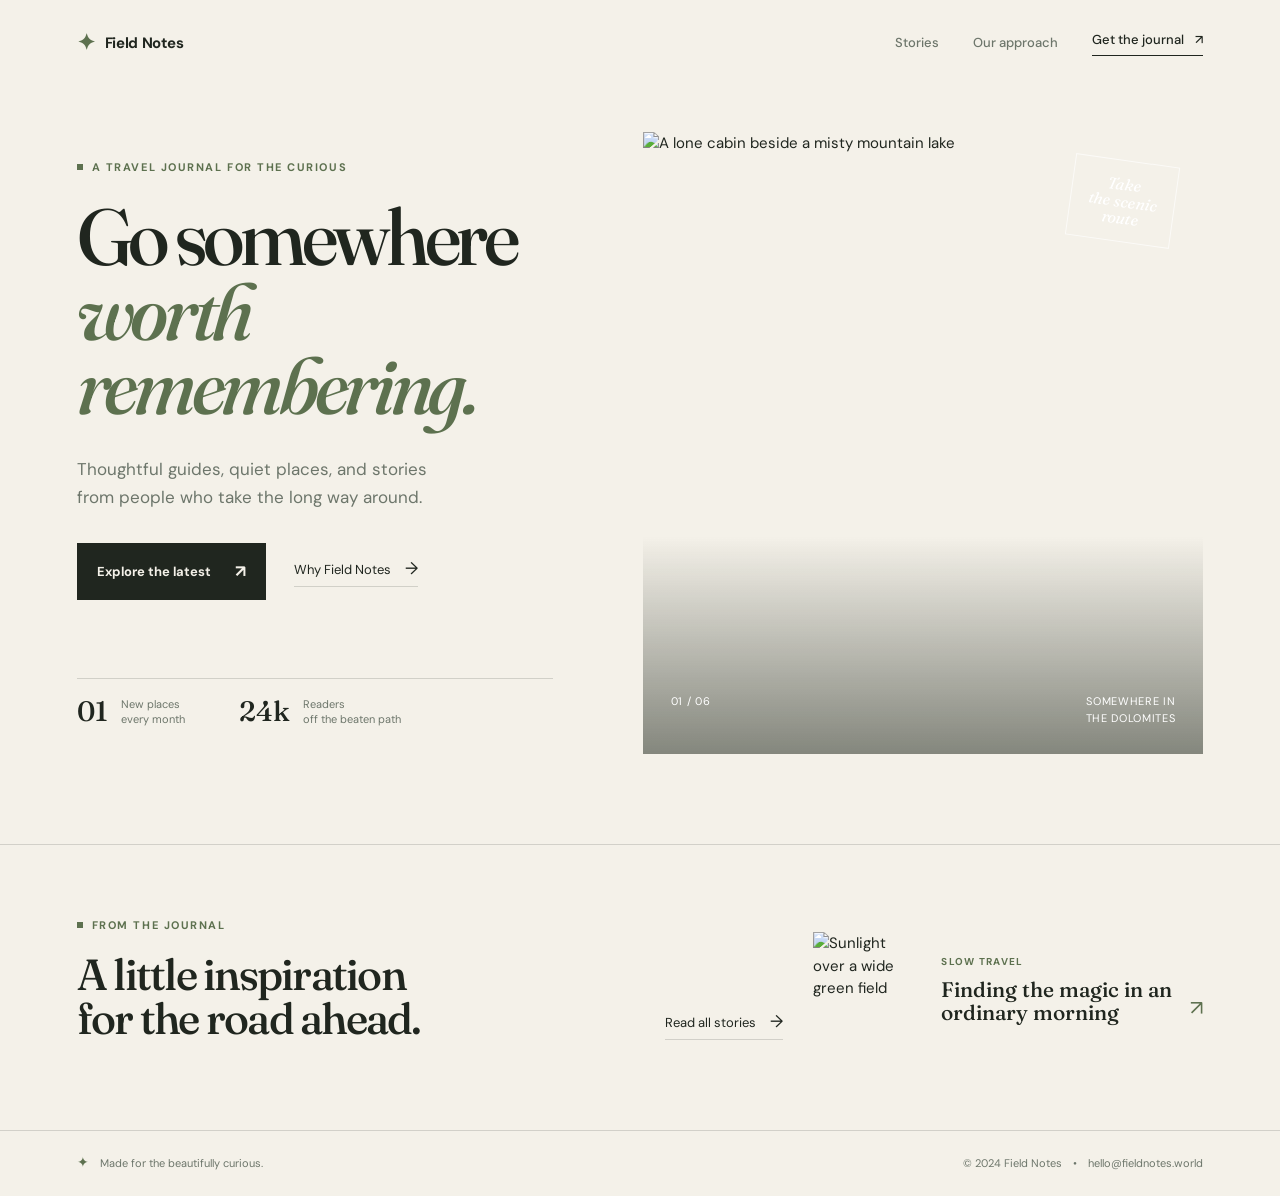
==== index.html @ 2ceb8d67 "Build landing page" ====
<!doctype html>
<html lang="en">
<head>
	<meta charset="UTF-8">
	<meta name="viewport" content="width=device-width, initial-scale=1.0">
	<meta name="description" content="Field Notes is a calmer way to plan your next meaningful escape.">
	<title>Field Notes | Go somewhere worth remembering</title>
	<link rel="preconnect" href="https://fonts.googleapis.com">
	<link rel="preconnect" href="https://fonts.gstatic.com" crossorigin>
	<link href="https://fonts.googleapis.com/css2?family=DM+Sans:wght@400;500;700&family=Fraunces:opsz,wght@9..144,500;9..144,600&display=swap" rel="stylesheet">
	<link rel="stylesheet" href="style.css">
</head>
<body>
	<header class="site-header">
		<a class="brand" href="#top" aria-label="Field Notes home">
			<span class="brand-mark" aria-hidden="true">✦</span>
			<span>Field Notes</span>
		</a>
		<nav class="site-nav" aria-label="Main navigation">
			<a href="#stories">Stories</a>
			<a href="#about">Our approach</a>
			<a class="nav-cta" href="#subscribe">Get the journal <span aria-hidden="true">↗</span></a>
		</nav>
	</header>

	<main id="top">
		<section class="hero" aria-labelledby="hero-title">
			<div class="hero-copy">
				<p class="eyebrow"><span></span> A travel journal for the curious</p>
				<h1 id="hero-title">Go somewhere<br><em>worth remembering.</em></h1>
				<p class="hero-intro">Thoughtful guides, quiet places, and stories from people who take the long way around.</p>
				<div class="hero-actions">
					<a class="button button-dark" href="#stories">Explore the latest <span aria-hidden="true">↗</span></a>
					<a class="text-link" href="#about">Why Field Notes <span aria-hidden="true">→</span></a>
				</div>
				<div class="hero-meta" aria-label="Publication details">
					<div><strong>01</strong><span>New places<br>every month</span></div>
					<div><strong>24k</strong><span>Readers<br>off the beaten path</span></div>
				</div>
			</div>
			<div class="hero-visual">
				<img src="https://images.unsplash.com/photo-1500534623283-312aade485b7?auto=format&fit=crop&w=1200&q=85" alt="A lone cabin beside a misty mountain lake">
				<div class="image-note"><span>01 / 06</span><span>Somewhere in<br>the Dolomites</span></div>
				<div class="image-stamp">Take<br>the scenic<br>route</div>
			</div>
		</section>

		<section class="story-strip" id="stories" aria-labelledby="stories-title">
			<div>
				<p class="eyebrow"><span></span> From the journal</p>
				<h2 id="stories-title">A little inspiration<br>for the road ahead.</h2>
			</div>
			<a class="text-link" href="#subscribe">Read all stories <span aria-hidden="true">→</span></a>
			<article class="story-card">
				<img src="https://images.unsplash.com/photo-1470252649378-9c29740c9fa8?auto=format&fit=crop&w=700&q=80" alt="Sunlight over a wide green field" loading="lazy">
				<div><span class="story-type">Slow travel</span><h3>Finding the magic in an ordinary morning</h3><span class="story-arrow" aria-hidden="true">↗</span></div>
			</article>
		</section>
	</main>

	<footer id="subscribe">
		<div id="about"><span class="brand-mark" aria-hidden="true">✦</span> Made for the beautifully curious.</div>
		<div>© 2024 Field Notes <span class="footer-dot">•</span> hello@fieldnotes.world</div>
	</footer>
</body>
</html>
---- style.css ----
:root {
	--ink: #20261f;
	--muted: #6d766b;
	--paper: #f4f1e9;
	--cream: #e6e4d7;
	--moss: #5d714f;
	--line: rgba(32, 38, 31, 0.16);
}

* { box-sizing: border-box; }

html { scroll-behavior: smooth; }

body {
	margin: 0;
	color: var(--ink);
	background: var(--paper);
	font-family: "DM Sans", sans-serif;
	font-size: 15px;
	line-height: 1.5;
}

a { color: inherit; text-decoration: none; }

.site-header {
	align-items: center;
	display: flex;
	justify-content: space-between;
	margin: 0 auto;
	max-width: 1440px;
	padding: 30px 6vw;
}

.brand { align-items: center; display: flex; font-size: 15px; font-weight: 700; gap: 10px; letter-spacing: -0.02em; }
.brand-mark { color: var(--moss); font-size: 22px; line-height: 1; }
.site-nav { align-items: center; display: flex; gap: 34px; }
.site-nav a { color: var(--muted); font-size: 13px; font-weight: 500; transition: color .2s ease; }
.site-nav a:hover, .text-link:hover { color: var(--moss); }
.site-nav .nav-cta { border-bottom: 1px solid var(--ink); color: var(--ink); padding-bottom: 5px; }
.nav-cta span { margin-left: 8px; }

.hero {
	align-items: center;
	display: grid;
	gap: clamp(38px, 7vw, 120px);
	grid-template-columns: minmax(300px, .85fr) minmax(390px, 1fr);
	margin: 0 auto;
	max-width: 1440px;
	min-height: 650px;
	padding: 46px 6vw 90px;
}

.hero-copy { animation: rise .8s ease both; max-width: 570px; }
.eyebrow { align-items: center; color: var(--moss); display: flex; font-size: 11px; font-weight: 700; gap: 9px; letter-spacing: .14em; margin: 0 0 24px; text-transform: uppercase; }
.eyebrow span { background: var(--moss); display: inline-block; height: 6px; width: 6px; }
h1, h2, h3 { font-family: Fraunces, Georgia, serif; font-weight: 500; margin: 0; }
h1 { font-size: clamp(55px, 6.2vw, 92px); letter-spacing: -.055em; line-height: .94; }
h1 em { color: var(--moss); font-style: italic; }
.hero-intro { color: var(--muted); font-size: 17px; line-height: 1.65; margin: 32px 0; max-width: 350px; }
.hero-actions { align-items: center; display: flex; gap: 28px; }
.button { align-items: center; display: inline-flex; font-size: 13px; font-weight: 700; gap: 24px; padding: 16px 20px; transition: transform .2s ease, background .2s ease; }
.button:hover { transform: translateY(-2px); }
.button-dark { background: var(--ink); color: var(--paper); }
.button-dark:hover { background: var(--moss); }
.button span { font-size: 17px; }
.text-link { border-bottom: 1px solid var(--line); color: var(--ink); font-size: 13px; padding-bottom: 5px; transition: color .2s ease; }
.text-link span { font-size: 17px; margin-left: 11px; }
.hero-meta { border-top: 1px solid var(--line); display: flex; gap: 54px; margin-top: 78px; padding-top: 18px; }
.hero-meta div { align-items: flex-start; display: flex; gap: 13px; }
.hero-meta strong { font-family: Fraunces, Georgia, serif; font-size: 28px; font-weight: 500; line-height: 1; }
.hero-meta span { color: var(--muted); font-size: 11px; line-height: 1.35; }

.hero-visual { animation: rise .8s .15s ease both; aspect-ratio: .9 / 1; max-height: 650px; overflow: hidden; position: relative; }
.hero-visual::after { background: linear-gradient(180deg, transparent 65%, rgba(21, 29, 18, .5)); content: ""; inset: 0; position: absolute; }
.hero-visual img { height: 100%; object-fit: cover; width: 100%; }
.image-note { bottom: 28px; color: #fff; display: flex; font-size: 11px; justify-content: space-between; left: 28px; letter-spacing: .06em; position: absolute; right: 28px; text-transform: uppercase; z-index: 1; }
.image-note span:last-child { text-align: right; }
.image-stamp { border: 1px solid rgba(255,255,255,.65); color: #fff; font-family: Fraunces, Georgia, serif; font-size: 16px; font-style: italic; line-height: 1.05; padding: 15px 17px; position: absolute; right: 28px; text-align: center; top: 28px; transform: rotate(8deg); z-index: 1; }

.story-strip { align-items: end; border-top: 1px solid var(--line); display: grid; gap: 30px; grid-template-columns: 1fr auto minmax(270px, 390px); margin: 0 auto; max-width: 1440px; padding: 72px 6vw 90px; }
.story-strip .eyebrow { margin-bottom: 18px; }
h2 { font-size: clamp(32px, 3.4vw, 51px); letter-spacing: -.04em; line-height: 1.02; }
.story-card { align-items: center; display: grid; gap: 20px; grid-template-columns: 108px 1fr; }
.story-card img { height: 108px; object-fit: cover; width: 108px; }
.story-card div { position: relative; }
.story-type { color: var(--moss); font-size: 10px; font-weight: 700; letter-spacing: .13em; text-transform: uppercase; }
h3 { font-size: 21px; line-height: 1.1; margin-top: 7px; }
.story-arrow { bottom: 0; color: var(--moss); font-size: 21px; position: absolute; right: 0; }

footer { border-top: 1px solid var(--line); color: var(--muted); display: flex; font-size: 11px; justify-content: space-between; padding: 24px 6vw; }
footer .brand-mark { font-size: 14px; margin-right: 8px; }
.footer-dot { margin: 0 8px; }

@keyframes rise { from { opacity: 0; transform: translateY(18px); } to { opacity: 1; transform: translateY(0); } }

@media (max-width: 800px) {
	.site-header { padding: 24px 7vw; }
	.site-nav { gap: 18px; }
	.site-nav a:not(.nav-cta) { display: none; }
	.hero { display: flex; flex-direction: column; min-height: auto; padding: 50px 7vw 68px; }
	.hero-copy { width: 100%; }
	.hero-visual { aspect-ratio: 1 / 1.08; max-height: none; width: 100%; }
	.story-strip { align-items: start; display: flex; flex-direction: column; padding: 58px 7vw 65px; }
	.story-strip > .text-link { margin: -10px 0 10px; }
	.story-card { width: 100%; }
	footer { align-items: flex-start; flex-direction: column; gap: 12px; padding: 22px 7vw; }
}

@media (max-width: 420px) {
	h1 { font-size: 51px; }
	.hero-actions { align-items: flex-start; flex-direction: column; gap: 18px; }
	.hero-meta { gap: 25px; justify-content: space-between; }
}
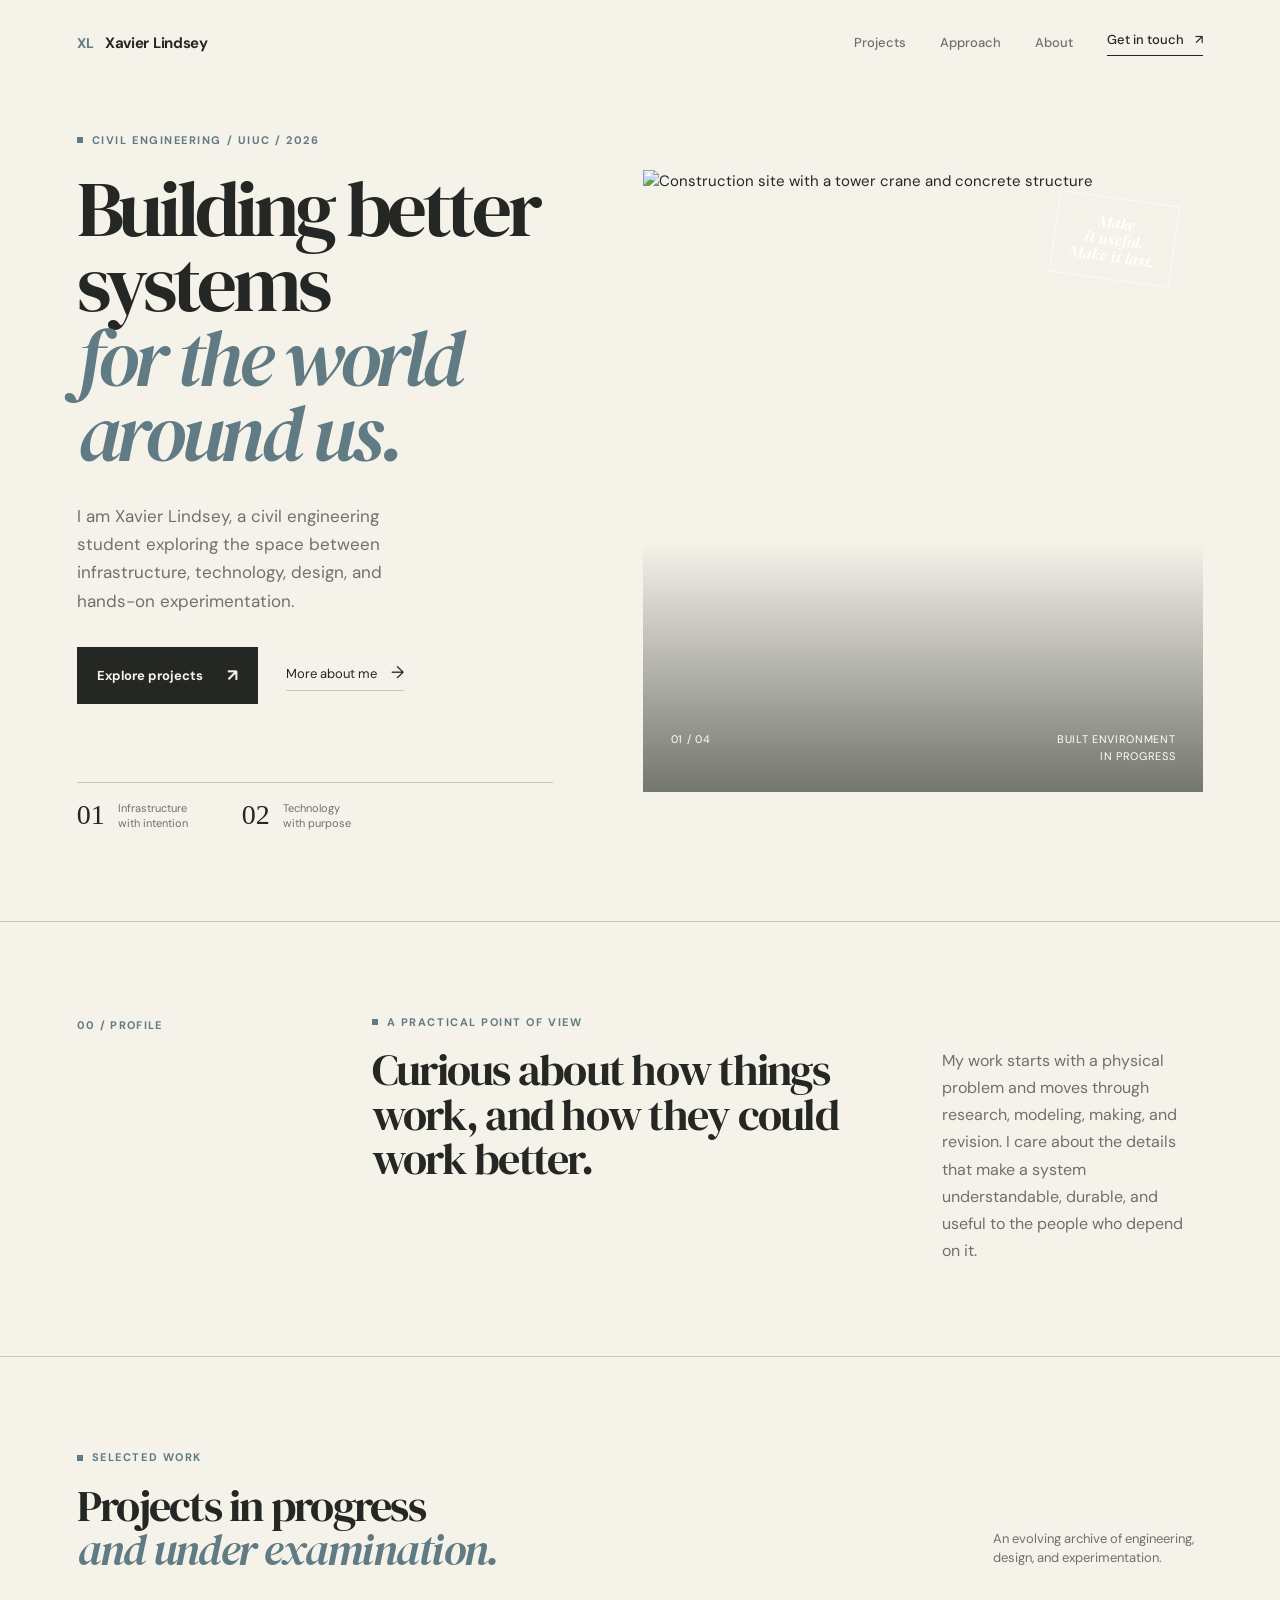
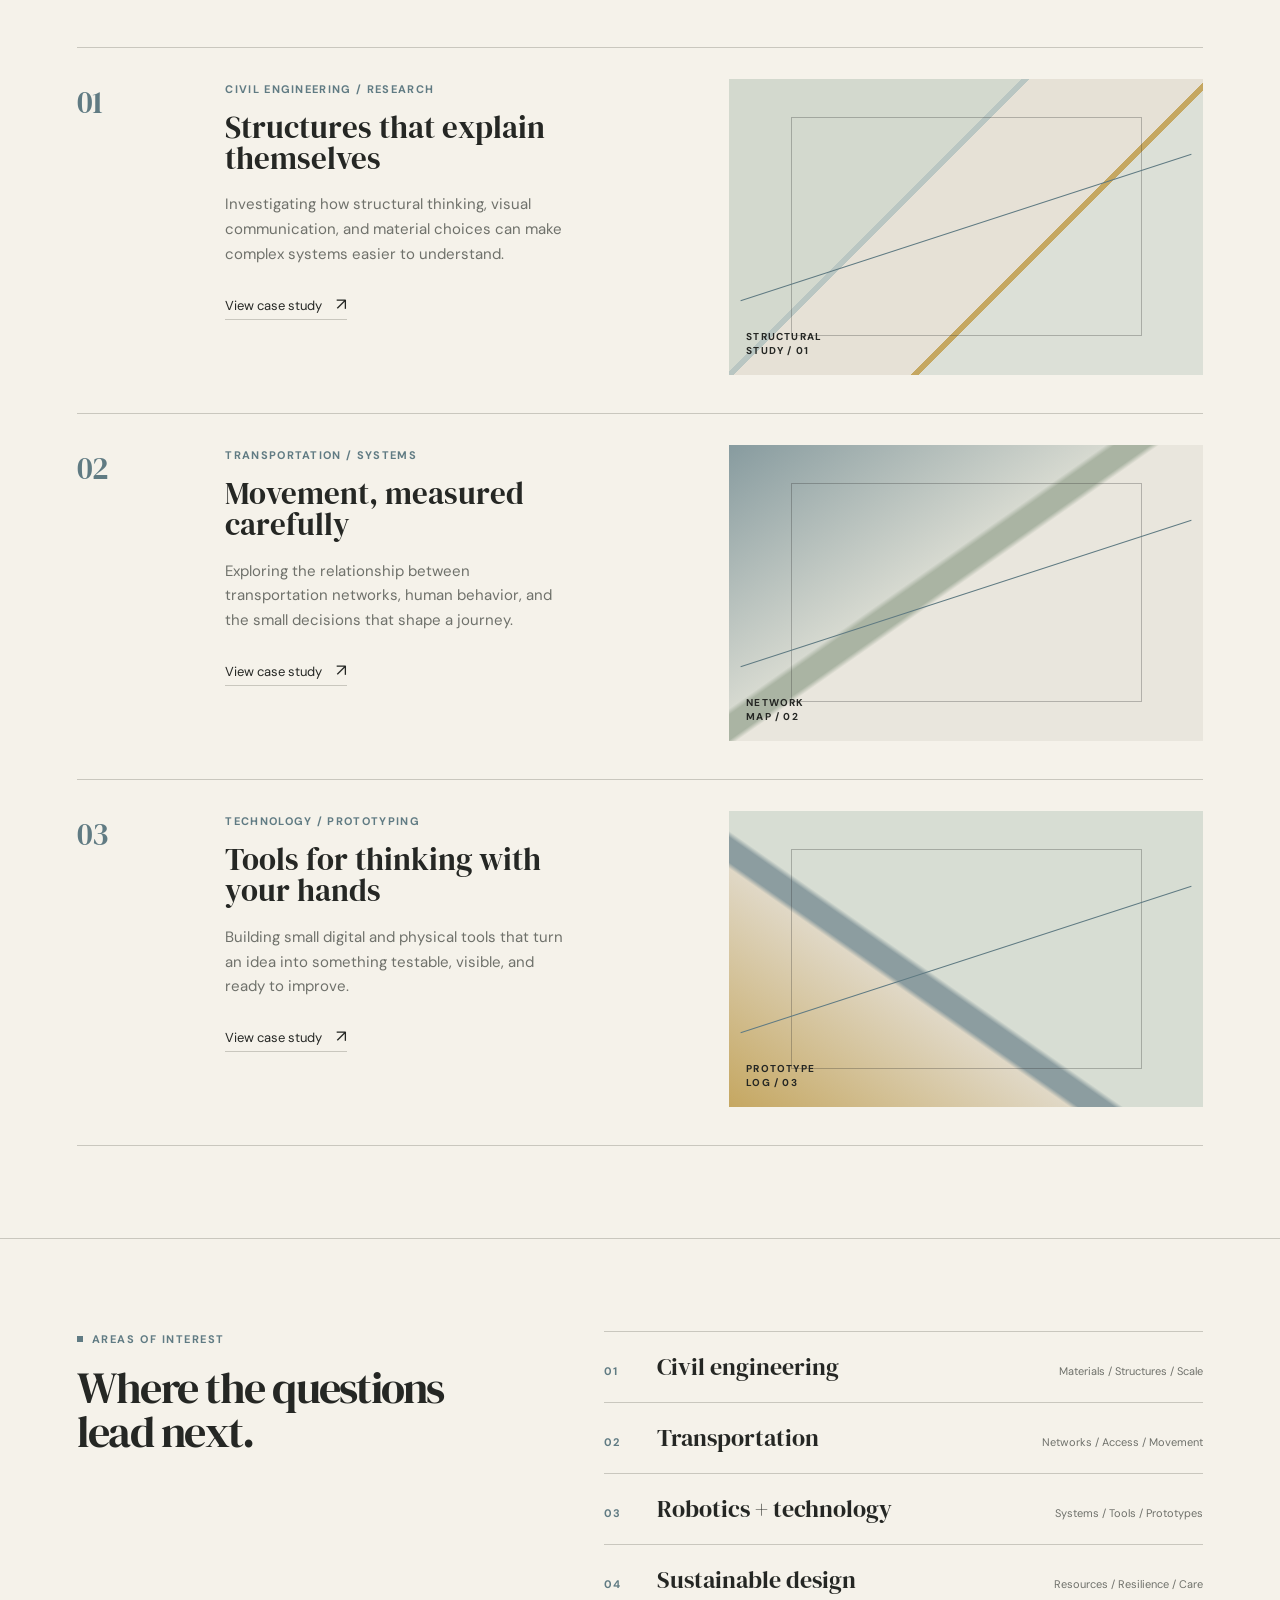
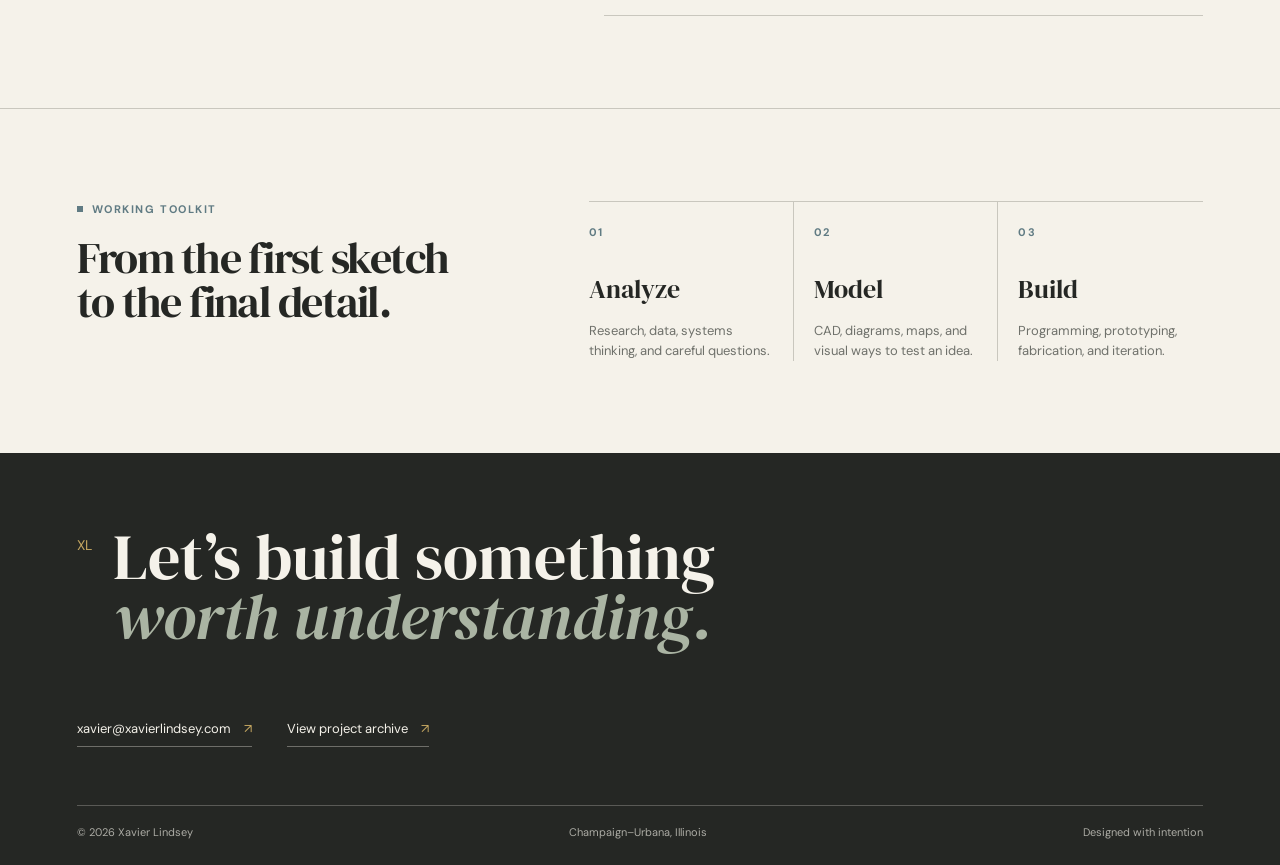
==== commit 985dce2e: "updated static theme to personal website style" ====
--- a/index.html
+++ b/index.html
@@ -3,64 +3,116 @@
 <head>
 	<meta charset="UTF-8">
 	<meta name="viewport" content="width=device-width, initial-scale=1.0">
-	<meta name="description" content="Field Notes is a calmer way to plan your next meaningful escape.">
-	<title>Field Notes | Go somewhere worth remembering</title>
+	<meta name="description" content="Xavier Lindsey is a civil engineering student at the University of Illinois Urbana-Champaign exploring infrastructure, technology, and design.">
+	<meta name="theme-color" content="#f5f2ea">
+	<title>Xavier Lindsey | Civil Engineering + Technology</title>
 	<link rel="preconnect" href="https://fonts.googleapis.com">
 	<link rel="preconnect" href="https://fonts.gstatic.com" crossorigin>
-	<link href="https://fonts.googleapis.com/css2?family=DM+Sans:wght@400;500;700&family=Fraunces:opsz,wght@9..144,500;9..144,600&display=swap" rel="stylesheet">
+	<link href="https://fonts.googleapis.com/css2?family=DM+Sans:wght@400;500;700&family=DM+Serif+Display:ital@0;1&display=swap" rel="stylesheet">
 	<link rel="stylesheet" href="style.css">
 </head>
 <body>
 	<header class="site-header">
-		<a class="brand" href="#top" aria-label="Field Notes home">
-			<span class="brand-mark" aria-hidden="true">✦</span>
-			<span>Field Notes</span>
+		<a class="brand" href="#top" aria-label="Xavier Lindsey home">
+			<span class="brand-mark" aria-hidden="true">XL</span>
+			<span>Xavier Lindsey</span>
 		</a>
 		<nav class="site-nav" aria-label="Main navigation">
-			<a href="#stories">Stories</a>
-			<a href="#about">Our approach</a>
-			<a class="nav-cta" href="#subscribe">Get the journal <span aria-hidden="true">↗</span></a>
+			<a href="#projects">Projects</a>
+			<a href="#approach">Approach</a>
+			<a href="#about">About</a>
+			<a class="nav-cta" href="#contact">Get in touch <span aria-hidden="true">↗</span></a>
 		</nav>
 	</header>
 
 	<main id="top">
 		<section class="hero" aria-labelledby="hero-title">
 			<div class="hero-copy">
-				<p class="eyebrow"><span></span> A travel journal for the curious</p>
-				<h1 id="hero-title">Go somewhere<br><em>worth remembering.</em></h1>
-				<p class="hero-intro">Thoughtful guides, quiet places, and stories from people who take the long way around.</p>
+				<p class="eyebrow"><span></span> Civil engineering / UIUC / 2026</p>
+				<h1 id="hero-title">Building better systems<br><em>for the world around us.</em></h1>
+				<p class="hero-intro">I am Xavier Lindsey, a civil engineering student exploring the space between infrastructure, technology, design, and hands-on experimentation.</p>
 				<div class="hero-actions">
-					<a class="button button-dark" href="#stories">Explore the latest <span aria-hidden="true">↗</span></a>
-					<a class="text-link" href="#about">Why Field Notes <span aria-hidden="true">→</span></a>
+					<a class="button button-dark" href="#projects">Explore projects <span aria-hidden="true">↗</span></a>
+					<a class="text-link" href="#about">More about me <span aria-hidden="true">→</span></a>
 				</div>
-				<div class="hero-meta" aria-label="Publication details">
-					<div><strong>01</strong><span>New places<br>every month</span></div>
-					<div><strong>24k</strong><span>Readers<br>off the beaten path</span></div>
+				<div class="hero-meta" aria-label="Focus areas">
+					<div><strong>01</strong><span>Infrastructure<br>with intention</span></div>
+					<div><strong>02</strong><span>Technology<br>with purpose</span></div>
 				</div>
 			</div>
 			<div class="hero-visual">
-				<img src="https://images.unsplash.com/photo-1500534623283-312aade485b7?auto=format&fit=crop&w=1200&q=85" alt="A lone cabin beside a misty mountain lake">
-				<div class="image-note"><span>01 / 06</span><span>Somewhere in<br>the Dolomites</span></div>
-				<div class="image-stamp">Take<br>the scenic<br>route</div>
+				<img src="https://images.unsplash.com/photo-1541888946425-d81bb19240f5?auto=format&fit=crop&w=1200&q=85" alt="Construction site with a tower crane and concrete structure">
+				<div class="image-note"><span>01 / 04</span><span>Built environment<br>in progress</span></div>
+				<div class="image-stamp">Make<br>it useful.<br>Make it last.</div>
 			</div>
 		</section>
 
-		<section class="story-strip" id="stories" aria-labelledby="stories-title">
+		<section class="intro-section" id="about" aria-labelledby="about-title">
+			<p class="section-index">00 / Profile</p>
 			<div>
-				<p class="eyebrow"><span></span> From the journal</p>
-				<h2 id="stories-title">A little inspiration<br>for the road ahead.</h2>
+				<p class="eyebrow"><span></span> A practical point of view</p>
+				<h2 id="about-title">Curious about how things work, and how they could work better.</h2>
 			</div>
-			<a class="text-link" href="#subscribe">Read all stories <span aria-hidden="true">→</span></a>
-			<article class="story-card">
-				<img src="https://images.unsplash.com/photo-1470252649378-9c29740c9fa8?auto=format&fit=crop&w=700&q=80" alt="Sunlight over a wide green field" loading="lazy">
-				<div><span class="story-type">Slow travel</span><h3>Finding the magic in an ordinary morning</h3><span class="story-arrow" aria-hidden="true">↗</span></div>
-			</article>
+			<p class="intro-copy">My work starts with a physical problem and moves through research, modeling, making, and revision. I care about the details that make a system understandable, durable, and useful to the people who depend on it.</p>
+		</section>
+
+		<section class="project-section" id="projects" aria-labelledby="projects-title">
+			<div class="section-heading">
+				<div>
+					<p class="eyebrow"><span></span> Selected work</p>
+					<h2 id="projects-title">Projects in progress<br><em>and under examination.</em></h2>
+				</div>
+				<p class="section-note">An evolving archive of engineering, design, and experimentation.</p>
+			</div>
+			<div class="project-list">
+				<article class="project-entry">
+					<div class="project-number">01</div>
+					<div class="project-details"><p class="project-meta">Civil engineering / Research</p><h3>Structures that explain themselves</h3><p>Investigating how structural thinking, visual communication, and material choices can make complex systems easier to understand.</p><a class="text-link" href="#contact">View case study <span aria-hidden="true">↗</span></a></div>
+					<div class="project-media project-media-structure" role="img" aria-label="Abstract structural grid representing a building study"><span>STRUCTURAL<br>STUDY / 01</span></div>
+				</article>
+				<article class="project-entry">
+					<div class="project-number">02</div>
+					<div class="project-details"><p class="project-meta">Transportation / Systems</p><h3>Movement, measured carefully</h3><p>Exploring the relationship between transportation networks, human behavior, and the small decisions that shape a journey.</p><a class="text-link" href="#contact">View case study <span aria-hidden="true">↗</span></a></div>
+					<div class="project-media project-media-transit" role="img" aria-label="Aerial view of a road network"><span>NETWORK<br>MAP / 02</span></div>
+				</article>
+				<article class="project-entry">
+					<div class="project-number">03</div>
+					<div class="project-details"><p class="project-meta">Technology / Prototyping</p><h3>Tools for thinking with your hands</h3><p>Building small digital and physical tools that turn an idea into something testable, visible, and ready to improve.</p><a class="text-link" href="#contact">View case study <span aria-hidden="true">↗</span></a></div>
+					<div class="project-media project-media-prototype" role="img" aria-label="Technical prototype surface with measurement marks"><span>PROTOTYPE<br>LOG / 03</span></div>
+				</article>
+			</div>
+		</section>
+
+		<section class="interest-section" id="approach" aria-labelledby="interest-title">
+			<div>
+				<p class="eyebrow"><span></span> Areas of interest</p>
+				<h2 id="interest-title">Where the questions<br>lead next.</h2>
+			</div>
+			<div class="interest-list" role="list">
+				<div role="listitem"><span>01</span><strong>Civil engineering</strong><small>Materials / Structures / Scale</small></div>
+				<div role="listitem"><span>02</span><strong>Transportation</strong><small>Networks / Access / Movement</small></div>
+				<div role="listitem"><span>03</span><strong>Robotics + technology</strong><small>Systems / Tools / Prototypes</small></div>
+				<div role="listitem"><span>04</span><strong>Sustainable design</strong><small>Resources / Resilience / Care</small></div>
+			</div>
+		</section>
+
+		<section class="capability-section" aria-labelledby="capability-title">
+			<div>
+				<p class="eyebrow"><span></span> Working toolkit</p>
+				<h2 id="capability-title">From the first sketch<br>to the final detail.</h2>
+			</div>
+			<div class="capability-grid">
+				<div><span>01</span><strong>Analyze</strong><p>Research, data, systems thinking, and careful questions.</p></div>
+				<div><span>02</span><strong>Model</strong><p>CAD, diagrams, maps, and visual ways to test an idea.</p></div>
+				<div><span>03</span><strong>Build</strong><p>Programming, prototyping, fabrication, and iteration.</p></div>
+			</div>
 		</section>
 	</main>
 
-	<footer id="subscribe">
-		<div id="about"><span class="brand-mark" aria-hidden="true">✦</span> Made for the beautifully curious.</div>
-		<div>© 2024 Field Notes <span class="footer-dot">•</span> hello@fieldnotes.world</div>
+	<footer id="contact">
+		<div class="footer-intro"><span class="brand-mark" aria-hidden="true">XL</span><p>Let’s build something<br><em>worth understanding.</em></p></div>
+		<div class="footer-links"><a href="mailto:xavier@xavierlindsey.com">xavier@xavierlindsey.com <span aria-hidden="true">↗</span></a><a href="#projects">View project archive <span aria-hidden="true">↗</span></a></div>
+		<div class="footer-bottom"><span>© 2026 Xavier Lindsey</span><span>Champaign–Urbana, Illinois</span><span>Designed with intention</span></div>
 	</footer>
 </body>
 </html>
--- a/style.css
+++ b/style.css
@@ -1,24 +1,10 @@
-:root {
-	--ink: #20261f;
-	--muted: #6d766b;
-	--paper: #f4f1e9;
-	--cream: #e6e4d7;
-	--moss: #5d714f;
-	--line: rgba(32, 38, 31, 0.16);
-}
+:root { --ink: #252724; --muted: #6f716b; --paper: #f5f2ea; --cream: #e9e6dd; --accent: #607b83; --sage: #aab4a3; --ochre: #c5a761; --line: #c9c7be; }
 
 * { box-sizing: border-box; }
 
 html { scroll-behavior: smooth; }
 
-body {
-	margin: 0;
-	color: var(--ink);
-	background: var(--paper);
-	font-family: "DM Sans", sans-serif;
-	font-size: 15px;
-	line-height: 1.5;
-}
+body { margin: 0; color: var(--ink); background: var(--paper); font-family: "DM Sans", sans-serif; font-size: 15px; line-height: 1.5; }
 
 a { color: inherit; text-decoration: none; }
 
@@ -32,10 +18,10 @@
 }
 
 .brand { align-items: center; display: flex; font-size: 15px; font-weight: 700; gap: 10px; letter-spacing: -0.02em; }
-.brand-mark { color: var(--moss); font-size: 22px; line-height: 1; }
+.brand-mark { color: var(--accent); font-size: 14px; letter-spacing: .04em; line-height: 1; }
 .site-nav { align-items: center; display: flex; gap: 34px; }
 .site-nav a { color: var(--muted); font-size: 13px; font-weight: 500; transition: color .2s ease; }
-.site-nav a:hover, .text-link:hover { color: var(--moss); }
+.site-nav a:hover, .text-link:hover { color: var(--accent); }
 .site-nav .nav-cta { border-bottom: 1px solid var(--ink); color: var(--ink); padding-bottom: 5px; }
 .nav-cta span { margin-left: 8px; }
 
@@ -51,17 +37,17 @@
 }
 
 .hero-copy { animation: rise .8s ease both; max-width: 570px; }
-.eyebrow { align-items: center; color: var(--moss); display: flex; font-size: 11px; font-weight: 700; gap: 9px; letter-spacing: .14em; margin: 0 0 24px; text-transform: uppercase; }
-.eyebrow span { background: var(--moss); display: inline-block; height: 6px; width: 6px; }
-h1, h2, h3 { font-family: Fraunces, Georgia, serif; font-weight: 500; margin: 0; }
+.eyebrow { align-items: center; color: var(--accent); display: flex; font-size: 11px; font-weight: 700; gap: 9px; letter-spacing: .14em; margin: 0 0 24px; text-transform: uppercase; }
+.eyebrow span { background: var(--accent); display: inline-block; height: 6px; width: 6px; }
+h1, h2, h3 { font-family: "DM Serif Display", Georgia, serif; font-weight: 400; margin: 0; }
 h1 { font-size: clamp(55px, 6.2vw, 92px); letter-spacing: -.055em; line-height: .94; }
-h1 em { color: var(--moss); font-style: italic; }
+h1 em, h2 em { color: var(--accent); font-style: italic; }
 .hero-intro { color: var(--muted); font-size: 17px; line-height: 1.65; margin: 32px 0; max-width: 350px; }
 .hero-actions { align-items: center; display: flex; gap: 28px; }
 .button { align-items: center; display: inline-flex; font-size: 13px; font-weight: 700; gap: 24px; padding: 16px 20px; transition: transform .2s ease, background .2s ease; }
 .button:hover { transform: translateY(-2px); }
 .button-dark { background: var(--ink); color: var(--paper); }
-.button-dark:hover { background: var(--moss); }
+.button-dark:hover { background: var(--accent); }
 .button span { font-size: 17px; }
 .text-link { border-bottom: 1px solid var(--line); color: var(--ink); font-size: 13px; padding-bottom: 5px; transition: color .2s ease; }
 .text-link span { font-size: 17px; margin-left: 11px; }
@@ -71,25 +57,64 @@
 .hero-meta span { color: var(--muted); font-size: 11px; line-height: 1.35; }
 
 .hero-visual { animation: rise .8s .15s ease both; aspect-ratio: .9 / 1; max-height: 650px; overflow: hidden; position: relative; }
-.hero-visual::after { background: linear-gradient(180deg, transparent 65%, rgba(21, 29, 18, .5)); content: ""; inset: 0; position: absolute; }
+.hero-visual::after { background: linear-gradient(180deg, transparent 60%, rgba(21, 29, 18, .58)); content: ""; inset: 0; position: absolute; }
 .hero-visual img { height: 100%; object-fit: cover; width: 100%; }
 .image-note { bottom: 28px; color: #fff; display: flex; font-size: 11px; justify-content: space-between; left: 28px; letter-spacing: .06em; position: absolute; right: 28px; text-transform: uppercase; z-index: 1; }
 .image-note span:last-child { text-align: right; }
-.image-stamp { border: 1px solid rgba(255,255,255,.65); color: #fff; font-family: Fraunces, Georgia, serif; font-size: 16px; font-style: italic; line-height: 1.05; padding: 15px 17px; position: absolute; right: 28px; text-align: center; top: 28px; transform: rotate(8deg); z-index: 1; }
+.image-stamp { border: 1px solid rgba(255,255,255,.65); color: #fff; font-family: "DM Serif Display", Georgia, serif; font-size: 16px; font-style: italic; line-height: 1.05; padding: 15px 17px; position: absolute; right: 28px; text-align: center; top: 28px; transform: rotate(8deg); z-index: 1; }
 
-.story-strip { align-items: end; border-top: 1px solid var(--line); display: grid; gap: 30px; grid-template-columns: 1fr auto minmax(270px, 390px); margin: 0 auto; max-width: 1440px; padding: 72px 6vw 90px; }
-.story-strip .eyebrow { margin-bottom: 18px; }
 h2 { font-size: clamp(32px, 3.4vw, 51px); letter-spacing: -.04em; line-height: 1.02; }
-.story-card { align-items: center; display: grid; gap: 20px; grid-template-columns: 108px 1fr; }
-.story-card img { height: 108px; object-fit: cover; width: 108px; }
-.story-card div { position: relative; }
-.story-type { color: var(--moss); font-size: 10px; font-weight: 700; letter-spacing: .13em; text-transform: uppercase; }
-h3 { font-size: 21px; line-height: 1.1; margin-top: 7px; }
-.story-arrow { bottom: 0; color: var(--moss); font-size: 21px; position: absolute; right: 0; }
+.section-index, .project-number, .project-meta, .interest-list span, .capability-grid span { color: var(--accent); font-size: 11px; font-weight: 700; letter-spacing: .12em; text-transform: uppercase; }
+.intro-section, .project-section, .interest-section, .capability-section { border-top: 1px solid var(--line); margin: 0 auto; max-width: 1440px; padding: 92px 6vw; }
+.intro-section { display: grid; gap: 8vw; grid-template-columns: .7fr 1.7fr .95fr; }
+.intro-section .section-index { margin: 3px 0 0; }
+.intro-section .eyebrow { margin-bottom: 18px; }
+.intro-copy { color: var(--muted); font-size: 16px; line-height: 1.7; margin: 33px 0 0; }
+.section-heading { align-items: end; display: flex; justify-content: space-between; }
+.section-heading .eyebrow { margin-bottom: 18px; }
+.section-note { color: var(--muted); font-size: 13px; margin: 0 0 5px; max-width: 210px; }
+.project-list { margin-top: 74px; }
+.project-entry { border-top: 1px solid var(--line); display: grid; gap: 30px; grid-template-columns: .25fr 1fr 1fr; padding: 31px 0 38px; }
+.project-entry:last-child { border-bottom: 1px solid var(--line); }
+.project-number { font-family: "DM Serif Display", Georgia, serif; font-size: 31px; font-weight: 400; letter-spacing: -.04em; }
+.project-details { max-width: 350px; }
+.project-meta { margin: 2px 0 15px; }
+.project-details h3 { font-size: clamp(25px, 2.4vw, 36px); line-height: 1; }
+.project-details > p:not(.project-meta) { color: var(--muted); line-height: 1.65; margin: 19px 0 25px; }
+.project-media { align-items: end; aspect-ratio: 1.6 / 1; background-color: var(--cream); background-position: center; background-size: cover; display: flex; justify-content: space-between; min-height: 220px; overflow: hidden; padding: 17px; position: relative; transition: transform .45s ease; }
+.project-media:hover { transform: translateY(-4px); }
+.project-media::before, .project-media::after { content: ""; position: absolute; }
+.project-media::before { border: 1px solid rgba(37,39,36,.28); inset: 13%; }
+.project-media::after { background: var(--accent); height: 1px; left: 0; right: 0; top: 50%; transform: rotate(-18deg); }
+.project-media span { color: var(--ink); font-size: 10px; font-weight: 700; letter-spacing: .12em; line-height: 1.4; position: relative; z-index: 1; }
+.project-media-structure { background: linear-gradient(135deg, #d3d9ce 0 38%, #b9c6c2 38% 39%, #e6e1d6 39% 62%, #c5a761 62% 63%, #dce0d7 63%); }
+.project-media-transit { background: linear-gradient(145deg, #879b9f, #d6d9d0 42%, #aab4a3 43% 47%, #e9e6dd 48% 100%); }
+.project-media-prototype { background: linear-gradient(35deg, #c5a761, #e0d8c6 38%, #8c9da0 39% 43%, #d7ddd3 44%); }
+.interest-section { display: grid; gap: 10vw; grid-template-columns: .8fr 1.2fr; }
+.interest-section .eyebrow { margin-bottom: 18px; }
+.interest-list { border-top: 1px solid var(--line); }
+.interest-list div { align-items: baseline; border-bottom: 1px solid var(--line); display: grid; gap: 18px; grid-template-columns: 35px 1fr auto; padding: 17px 0; }
+.interest-list strong { font-family: "DM Serif Display", Georgia, serif; font-size: 24px; font-weight: 400; }
+.interest-list small { color: var(--muted); font-size: 11px; }
+.capability-section { display: grid; gap: 8vw; grid-template-columns: .8fr 1.2fr; }
+.capability-section .eyebrow { margin-bottom: 18px; }
+.capability-grid { border-top: 1px solid var(--line); display: grid; grid-template-columns: repeat(3, 1fr); }
+.capability-grid div { border-right: 1px solid var(--line); padding: 18px 20px 0 0; }
+.capability-grid div + div { padding-left: 20px; }
+.capability-grid div:last-child { border-right: 0; }
+.capability-grid strong { display: block; font-family: "DM Serif Display", Georgia, serif; font-size: 26px; font-weight: 400; margin: 27px 0 12px; }
+.capability-grid p { color: var(--muted); font-size: 13px; line-height: 1.55; margin: 0; }
 
-footer { border-top: 1px solid var(--line); color: var(--muted); display: flex; font-size: 11px; justify-content: space-between; padding: 24px 6vw; }
-footer .brand-mark { font-size: 14px; margin-right: 8px; }
-.footer-dot { margin: 0 8px; }
+footer { background: var(--ink); color: var(--paper); padding: 74px 6vw 25px; }
+.footer-intro { align-items: start; display: flex; gap: 20px; }
+.footer-intro .brand-mark { color: var(--ochre); margin-top: 11px; }
+.footer-intro p { font-family: "DM Serif Display", Georgia, serif; font-size: clamp(38px, 5vw, 72px); line-height: .94; margin: 0; }
+.footer-intro em { color: var(--sage); font-style: italic; }
+.footer-links { display: flex; gap: 35px; margin: 72px 0 58px; }
+.footer-links a { border-bottom: 1px solid rgba(245,242,234,.35); font-size: 13px; padding-bottom: 7px; }
+.footer-links a:hover { border-color: var(--ochre); color: var(--ochre); }
+.footer-links span { color: var(--ochre); margin-left: 10px; }
+.footer-bottom { border-top: 1px solid rgba(245,242,234,.25); color: rgba(245,242,234,.65); display: flex; font-size: 11px; justify-content: space-between; padding-top: 18px; }
 
 @keyframes rise { from { opacity: 0; transform: translateY(18px); } to { opacity: 1; transform: translateY(0); } }
 
@@ -100,14 +125,34 @@
 	.hero { display: flex; flex-direction: column; min-height: auto; padding: 50px 7vw 68px; }
 	.hero-copy { width: 100%; }
 	.hero-visual { aspect-ratio: 1 / 1.08; max-height: none; width: 100%; }
-	.story-strip { align-items: start; display: flex; flex-direction: column; padding: 58px 7vw 65px; }
-	.story-strip > .text-link { margin: -10px 0 10px; }
-	.story-card { width: 100%; }
-	footer { align-items: flex-start; flex-direction: column; gap: 12px; padding: 22px 7vw; }
+	.intro-section, .project-section, .interest-section, .capability-section { padding: 68px 7vw; }
+	.intro-section, .interest-section, .capability-section { display: block; }
+	.intro-section .section-index { margin-bottom: 42px; }
+	.intro-copy { margin-top: 27px; max-width: 500px; }
+	.section-heading { align-items: start; display: block; }
+	.section-note { margin-top: 25px; }
+	.project-list { margin-top: 48px; }
+	.project-entry { gap: 20px; grid-template-columns: 38px 1fr; }
+	.project-media { grid-column: 2; min-height: 200px; }
+	.interest-list { margin-top: 45px; }
+	.interest-list div { gap: 10px; grid-template-columns: 28px 1fr; }
+	.interest-list small { grid-column: 2; }
+	.capability-grid { margin-top: 45px; }
+	.footer-links { flex-direction: column; gap: 18px; margin: 56px 0 45px; width: max-content; }
+	.footer-bottom { flex-wrap: wrap; gap: 12px 24px; }
 }
 
 @media (max-width: 420px) {
 	h1 { font-size: 51px; }
 	.hero-actions { align-items: flex-start; flex-direction: column; gap: 18px; }
 	.hero-meta { gap: 25px; justify-content: space-between; }
+	.project-entry { grid-template-columns: 1fr; }
+	.project-media { grid-column: 1; }
+	.capability-grid { display: block; }
+	.capability-grid div, .capability-grid div + div { border-bottom: 1px solid var(--line); border-right: 0; padding: 18px 0; }
+	.capability-grid div:last-child { border-bottom: 0; }
+	.footer-intro { gap: 13px; }
+	.footer-intro .brand-mark { margin-top: 7px; }
 }
+
+@media (prefers-reduced-motion: reduce) { html { scroll-behavior: auto; } *, *::before, *::after { animation-duration: .01ms !important; animation-iteration-count: 1 !important; scroll-behavior: auto !important; transition-duration: .01ms !important; } }
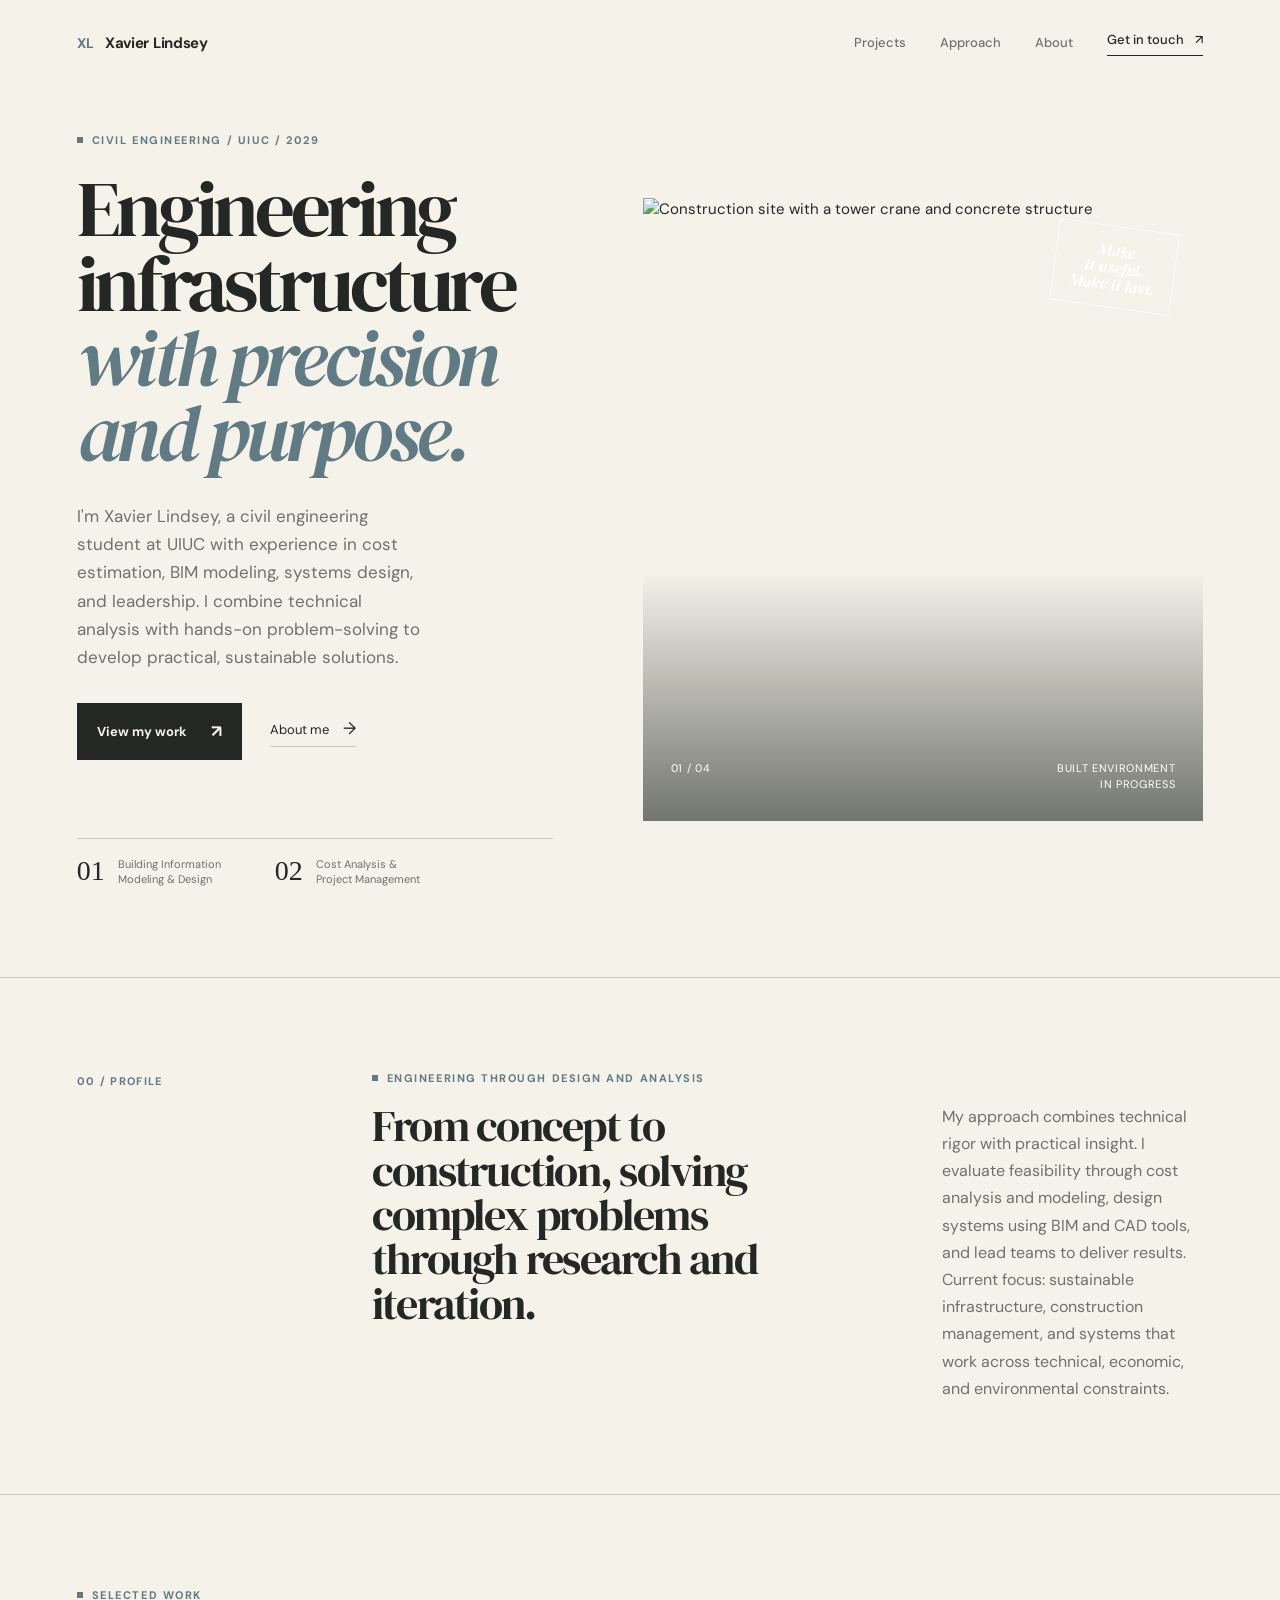
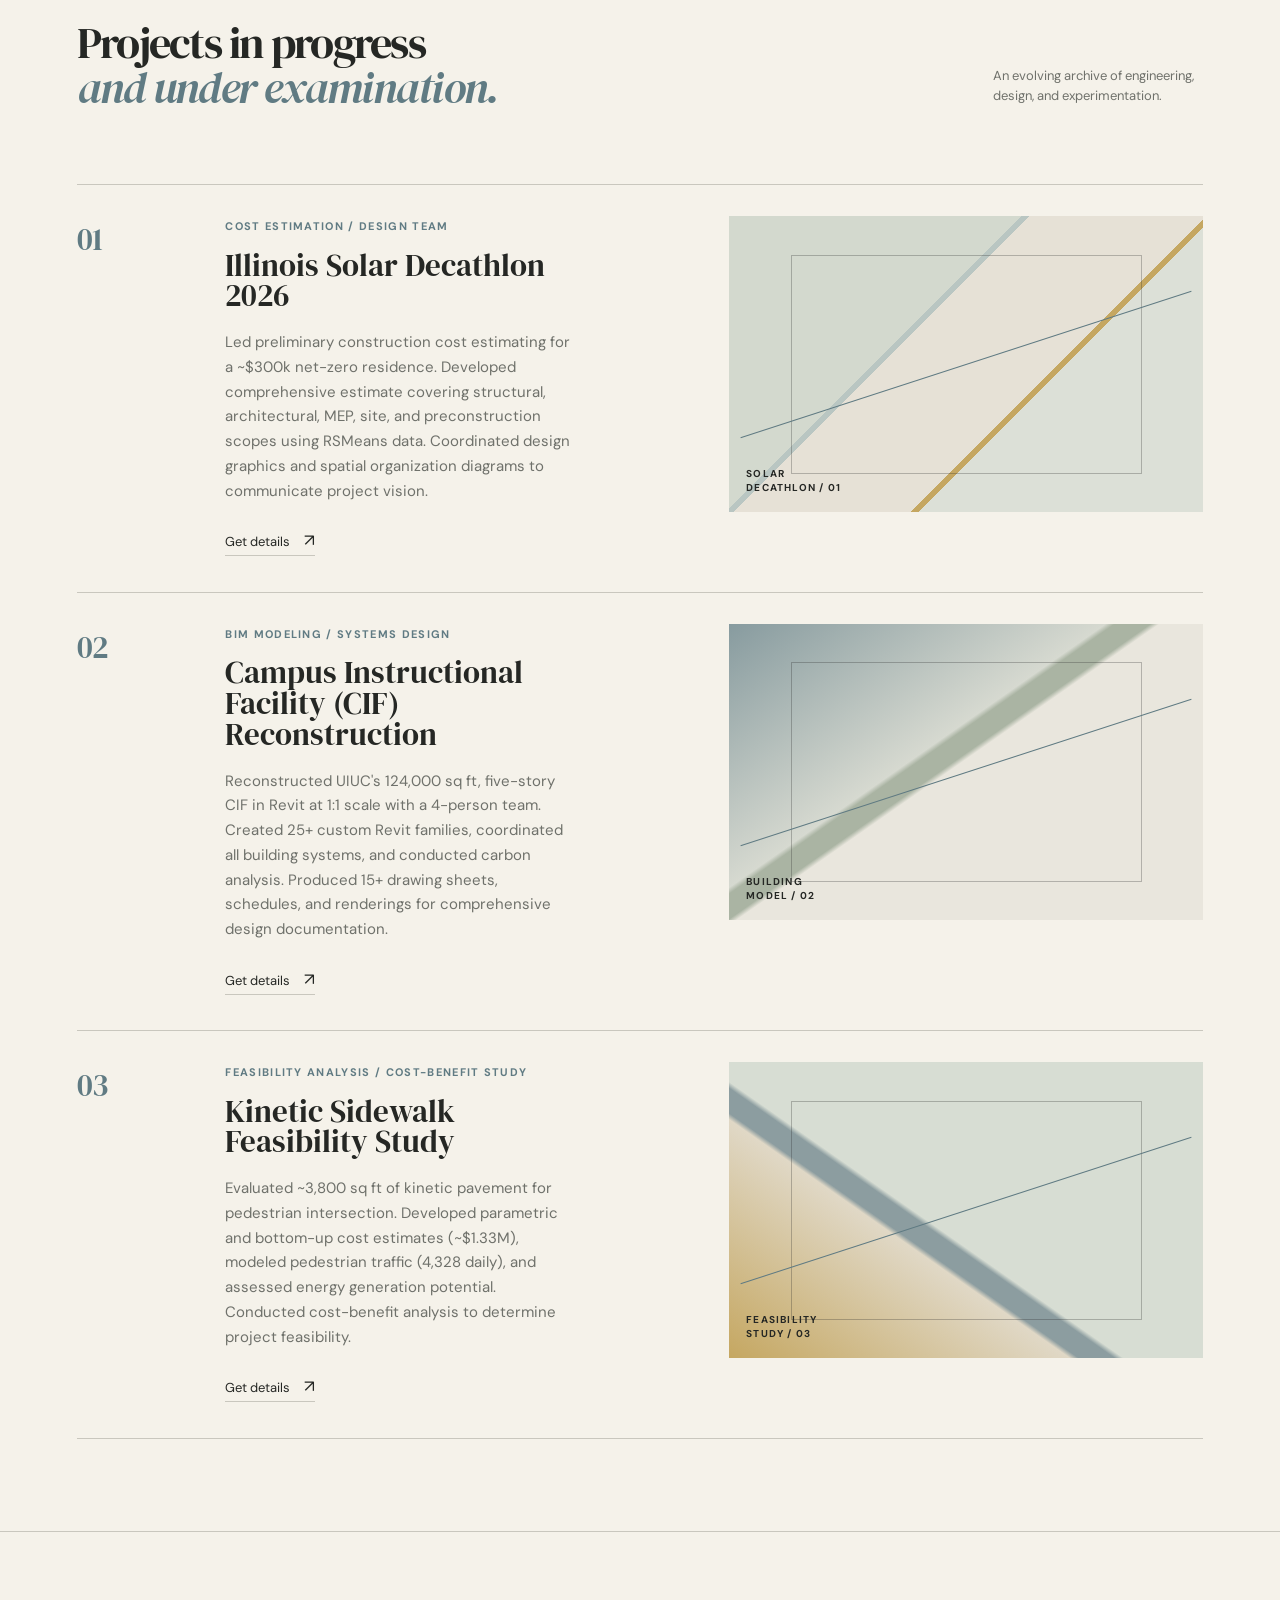
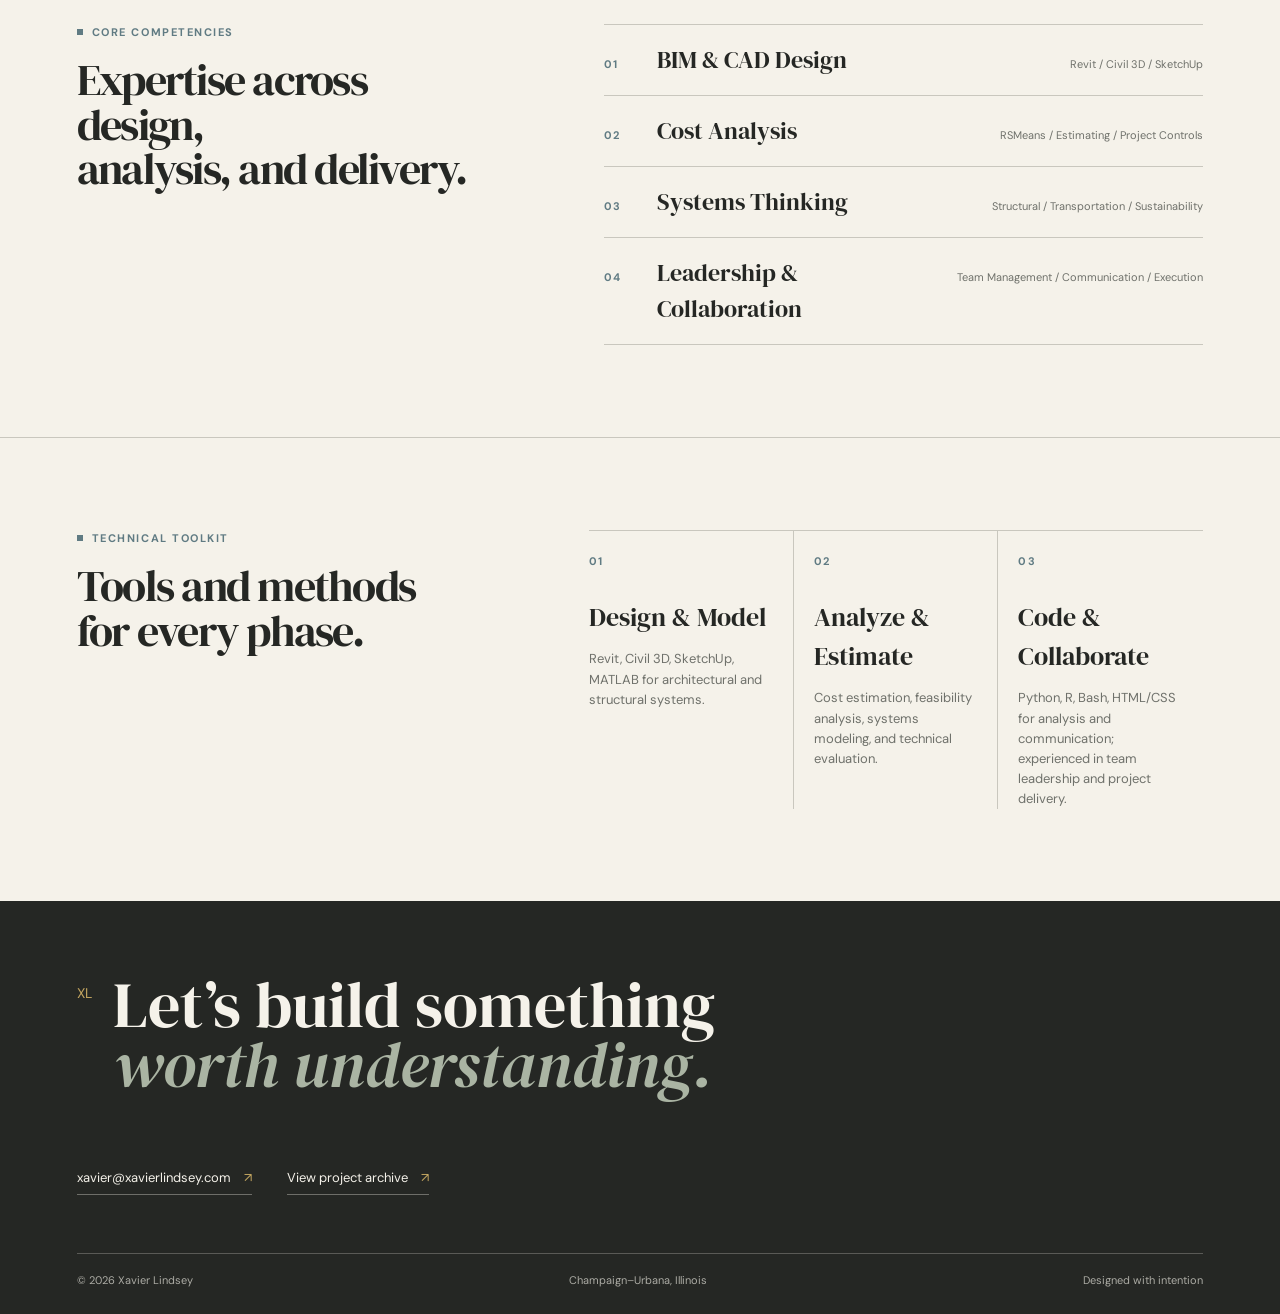
==== commit 1467fb19: "updated with new content and resume" ====
--- a/index.html
+++ b/index.html
@@ -3,9 +3,10 @@
 <head>
 	<meta charset="UTF-8">
 	<meta name="viewport" content="width=device-width, initial-scale=1.0">
-	<meta name="description" content="Xavier Lindsey is a civil engineering student at the University of Illinois Urbana-Champaign exploring infrastructure, technology, and design.">
+	<meta name="description" content="Xavier Lindsey is a civil engineering student at UIUC specializing in BIM modeling, cost estimation, and sustainable infrastructure design.">
 	<meta name="theme-color" content="#f5f2ea">
-	<title>Xavier Lindsey | Civil Engineering + Technology</title>
+	<title>home | portfolio</title>
+	<link rel="icon" type="image/x-icon" href="/images/favicon.ico">
 	<link rel="preconnect" href="https://fonts.googleapis.com">
 	<link rel="preconnect" href="https://fonts.gstatic.com" crossorigin>
 	<link href="https://fonts.googleapis.com/css2?family=DM+Sans:wght@400;500;700&family=DM+Serif+Display:ital@0;1&display=swap" rel="stylesheet">
@@ -28,16 +29,16 @@
 	<main id="top">
 		<section class="hero" aria-labelledby="hero-title">
 			<div class="hero-copy">
-				<p class="eyebrow"><span></span> Civil engineering / UIUC / 2026</p>
-				<h1 id="hero-title">Building better systems<br><em>for the world around us.</em></h1>
-				<p class="hero-intro">I am Xavier Lindsey, a civil engineering student exploring the space between infrastructure, technology, design, and hands-on experimentation.</p>
+				<p class="eyebrow"><span></span> Civil engineering / UIUC / 2029</p>
+				<h1 id="hero-title">Engineering infrastructure<br><em>with precision and purpose.</em></h1>
+				<p class="hero-intro">I'm Xavier Lindsey, a civil engineering student at UIUC with experience in cost estimation, BIM modeling, systems design, and leadership. I combine technical analysis with hands-on problem-solving to develop practical, sustainable solutions.</p>
 				<div class="hero-actions">
-					<a class="button button-dark" href="#projects">Explore projects <span aria-hidden="true">↗</span></a>
-					<a class="text-link" href="#about">More about me <span aria-hidden="true">→</span></a>
+					<a class="button button-dark" href="#projects">View my work <span aria-hidden="true">↗</span></a>
+					<a class="text-link" href="#about">About me <span aria-hidden="true">→</span></a>
 				</div>
 				<div class="hero-meta" aria-label="Focus areas">
-					<div><strong>01</strong><span>Infrastructure<br>with intention</span></div>
-					<div><strong>02</strong><span>Technology<br>with purpose</span></div>
+					<div><strong>01</strong><span>Building Information<br>Modeling & Design</span></div>
+					<div><strong>02</strong><span>Cost Analysis &<br>Project Management</span></div>
 				</div>
 			</div>
 			<div class="hero-visual">
@@ -50,10 +51,10 @@
 		<section class="intro-section" id="about" aria-labelledby="about-title">
 			<p class="section-index">00 / Profile</p>
 			<div>
-				<p class="eyebrow"><span></span> A practical point of view</p>
-				<h2 id="about-title">Curious about how things work, and how they could work better.</h2>
+				<p class="eyebrow"><span></span> Engineering through design and analysis</p>
+				<h2 id="about-title">From concept to construction, solving complex problems through research and iteration.</h2>
 			</div>
-			<p class="intro-copy">My work starts with a physical problem and moves through research, modeling, making, and revision. I care about the details that make a system understandable, durable, and useful to the people who depend on it.</p>
+			<p class="intro-copy">My approach combines technical rigor with practical insight. I evaluate feasibility through cost analysis and modeling, design systems using BIM and CAD tools, and lead teams to deliver results. Current focus: sustainable infrastructure, construction management, and systems that work across technical, economic, and environmental constraints.</p>
 		</section>
 
 		<section class="project-section" id="projects" aria-labelledby="projects-title">
@@ -67,44 +68,44 @@
 			<div class="project-list">
 				<article class="project-entry">
 					<div class="project-number">01</div>
-					<div class="project-details"><p class="project-meta">Civil engineering / Research</p><h3>Structures that explain themselves</h3><p>Investigating how structural thinking, visual communication, and material choices can make complex systems easier to understand.</p><a class="text-link" href="#contact">View case study <span aria-hidden="true">↗</span></a></div>
-					<div class="project-media project-media-structure" role="img" aria-label="Abstract structural grid representing a building study"><span>STRUCTURAL<br>STUDY / 01</span></div>
+					<div class="project-details"><p class="project-meta">Cost Estimation / Design Team</p><h3>Illinois Solar Decathlon 2026</h3><p>Led preliminary construction cost estimating for a ~$300k net-zero residence. Developed comprehensive estimate covering structural, architectural, MEP, site, and preconstruction scopes using RSMeans data. Coordinated design graphics and spatial organization diagrams to communicate project vision.</p><a class="text-link" href="mailto:xavier@xavierlindsey.com">Get details <span aria-hidden="true">↗</span></a></div>
+					<div class="project-media project-media-structure" role="img" aria-label="Sustainable residence design project"><span>SOLAR<br>DECATHLON / 01</span></div>
 				</article>
 				<article class="project-entry">
 					<div class="project-number">02</div>
-					<div class="project-details"><p class="project-meta">Transportation / Systems</p><h3>Movement, measured carefully</h3><p>Exploring the relationship between transportation networks, human behavior, and the small decisions that shape a journey.</p><a class="text-link" href="#contact">View case study <span aria-hidden="true">↗</span></a></div>
-					<div class="project-media project-media-transit" role="img" aria-label="Aerial view of a road network"><span>NETWORK<br>MAP / 02</span></div>
+					<div class="project-details"><p class="project-meta">BIM Modeling / Systems Design</p><h3>Campus Instructional Facility (CIF) Reconstruction</h3><p>Reconstructed UIUC's 124,000 sq ft, five-story CIF in Revit at 1:1 scale with a 4-person team. Created 25+ custom Revit families, coordinated all building systems, and conducted carbon analysis. Produced 15+ drawing sheets, schedules, and renderings for comprehensive design documentation.</p><a class="text-link" href="mailto:xavier@xavierlindsey.com">Get details <span aria-hidden="true">↗</span></a></div>
+					<div class="project-media project-media-transit" role="img" aria-label="BIM model and architectural documentation"><span>BUILDING<br>MODEL / 02</span></div>
 				</article>
 				<article class="project-entry">
 					<div class="project-number">03</div>
-					<div class="project-details"><p class="project-meta">Technology / Prototyping</p><h3>Tools for thinking with your hands</h3><p>Building small digital and physical tools that turn an idea into something testable, visible, and ready to improve.</p><a class="text-link" href="#contact">View case study <span aria-hidden="true">↗</span></a></div>
-					<div class="project-media project-media-prototype" role="img" aria-label="Technical prototype surface with measurement marks"><span>PROTOTYPE<br>LOG / 03</span></div>
+					<div class="project-details"><p class="project-meta">Feasibility Analysis / Cost-Benefit Study</p><h3>Kinetic Sidewalk Feasibility Study</h3><p>Evaluated ~3,800 sq ft of kinetic pavement for pedestrian intersection. Developed parametric and bottom-up cost estimates (~$1.33M), modeled pedestrian traffic (4,328 daily), and assessed energy generation potential. Conducted cost-benefit analysis to determine project feasibility.</p><a class="text-link" href="mailto:xavier@xavierlindsey.com">Get details <span aria-hidden="true">↗</span></a></div>
+					<div class="project-media project-media-prototype" role="img" aria-label="Kinetic sidewalk analysis and modeling"><span>FEASIBILITY<br>STUDY / 03</span></div>
 				</article>
 			</div>
 		</section>
 
 		<section class="interest-section" id="approach" aria-labelledby="interest-title">
 			<div>
-				<p class="eyebrow"><span></span> Areas of interest</p>
-				<h2 id="interest-title">Where the questions<br>lead next.</h2>
+				<p class="eyebrow"><span></span> Core competencies</p>
+				<h2 id="interest-title">Expertise across design,<br>analysis, and delivery.</h2>
 			</div>
 			<div class="interest-list" role="list">
-				<div role="listitem"><span>01</span><strong>Civil engineering</strong><small>Materials / Structures / Scale</small></div>
-				<div role="listitem"><span>02</span><strong>Transportation</strong><small>Networks / Access / Movement</small></div>
-				<div role="listitem"><span>03</span><strong>Robotics + technology</strong><small>Systems / Tools / Prototypes</small></div>
-				<div role="listitem"><span>04</span><strong>Sustainable design</strong><small>Resources / Resilience / Care</small></div>
+				<div role="listitem"><span>01</span><strong>BIM & CAD Design</strong><small>Revit / Civil 3D / SketchUp</small></div>
+				<div role="listitem"><span>02</span><strong>Cost Analysis</strong><small>RSMeans / Estimating / Project Controls</small></div>
+				<div role="listitem"><span>03</span><strong>Systems Thinking</strong><small>Structural / Transportation / Sustainability</small></div>
+				<div role="listitem"><span>04</span><strong>Leadership & Collaboration</strong><small>Team Management / Communication / Execution</small></div>
 			</div>
 		</section>
 
 		<section class="capability-section" aria-labelledby="capability-title">
 			<div>
-				<p class="eyebrow"><span></span> Working toolkit</p>
-				<h2 id="capability-title">From the first sketch<br>to the final detail.</h2>
+				<p class="eyebrow"><span></span> Technical toolkit</p>
+				<h2 id="capability-title">Tools and methods<br>for every phase.</h2>
 			</div>
 			<div class="capability-grid">
-				<div><span>01</span><strong>Analyze</strong><p>Research, data, systems thinking, and careful questions.</p></div>
-				<div><span>02</span><strong>Model</strong><p>CAD, diagrams, maps, and visual ways to test an idea.</p></div>
-				<div><span>03</span><strong>Build</strong><p>Programming, prototyping, fabrication, and iteration.</p></div>
+				<div><span>01</span><strong>Design & Model</strong><p>Revit, Civil 3D, SketchUp, MATLAB for architectural and structural systems.</p></div>
+				<div><span>02</span><strong>Analyze & Estimate</strong><p>Cost estimation, feasibility analysis, systems modeling, and technical evaluation.</p></div>
+				<div><span>03</span><strong>Code & Collaborate</strong><p>Python, R, Bash, HTML/CSS for analysis and communication; experienced in team leadership and project delivery.</p></div>
 			</div>
 		</section>
 	</main>
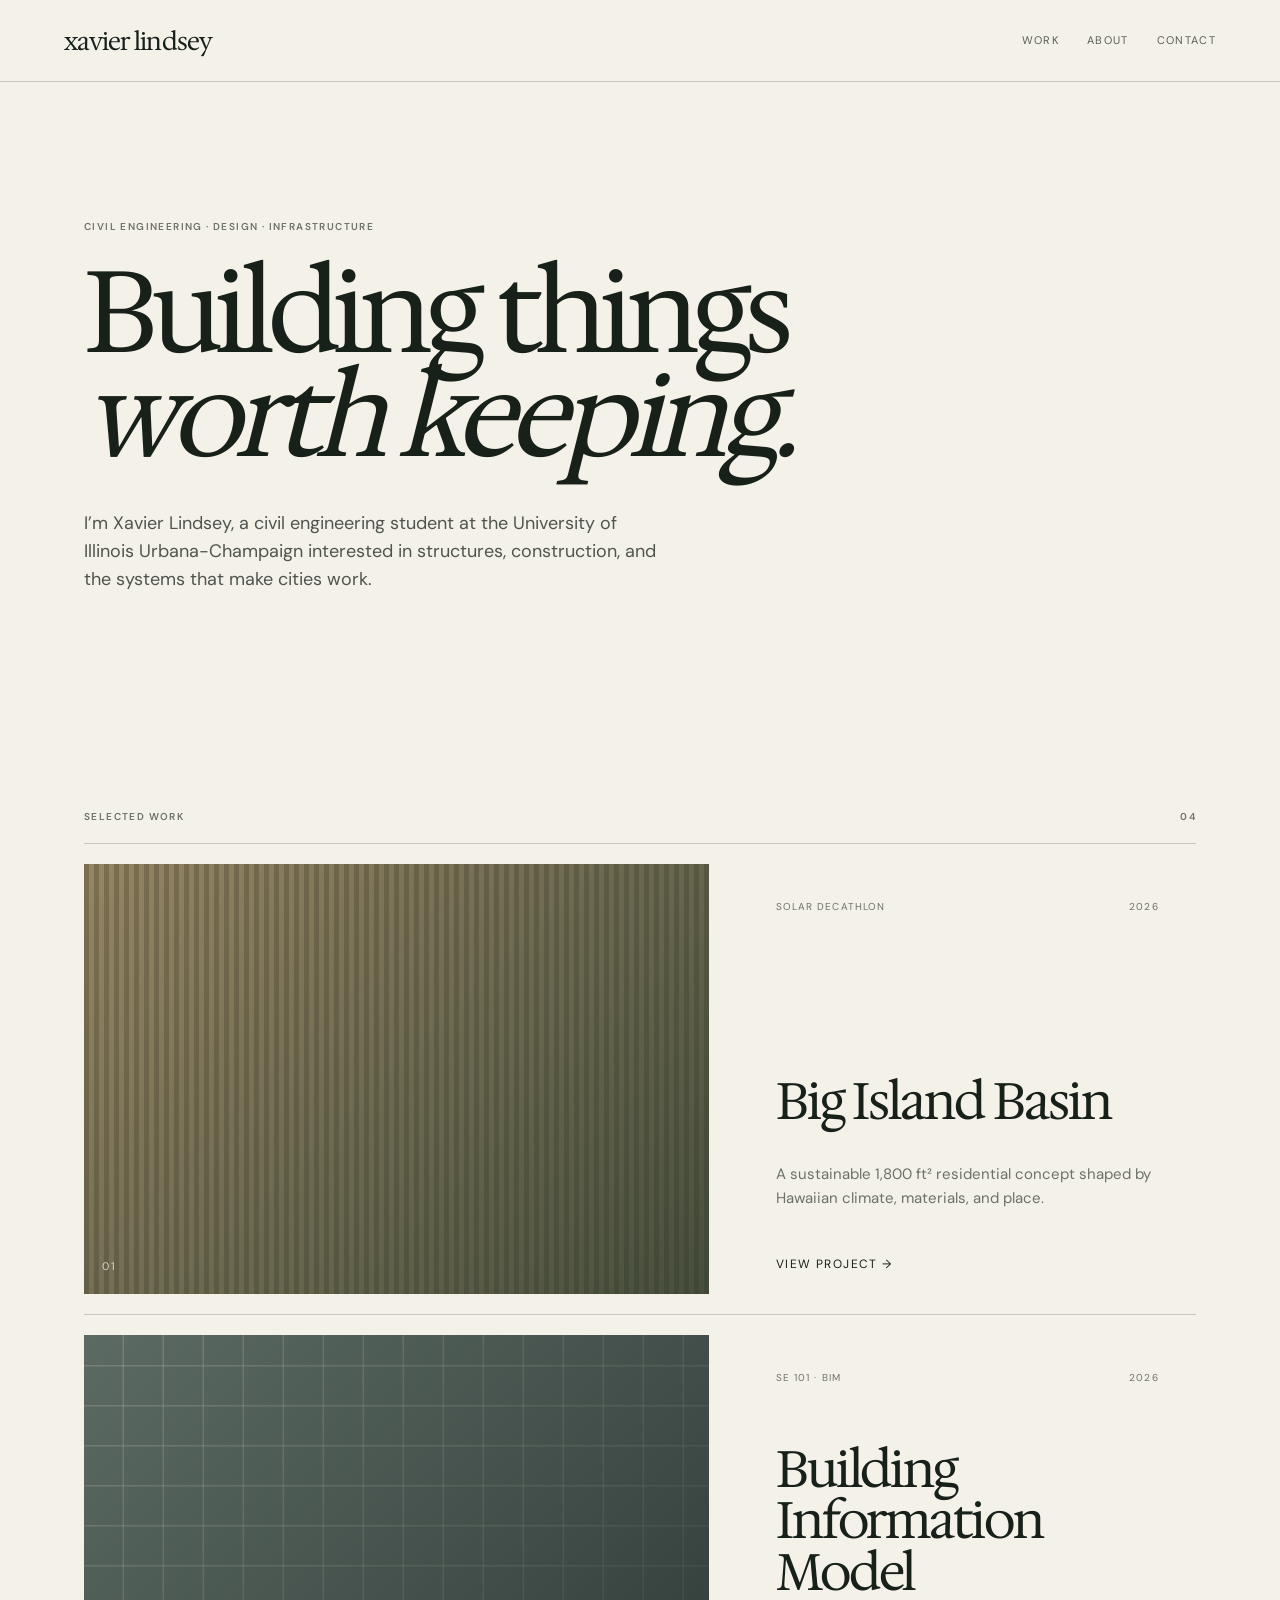
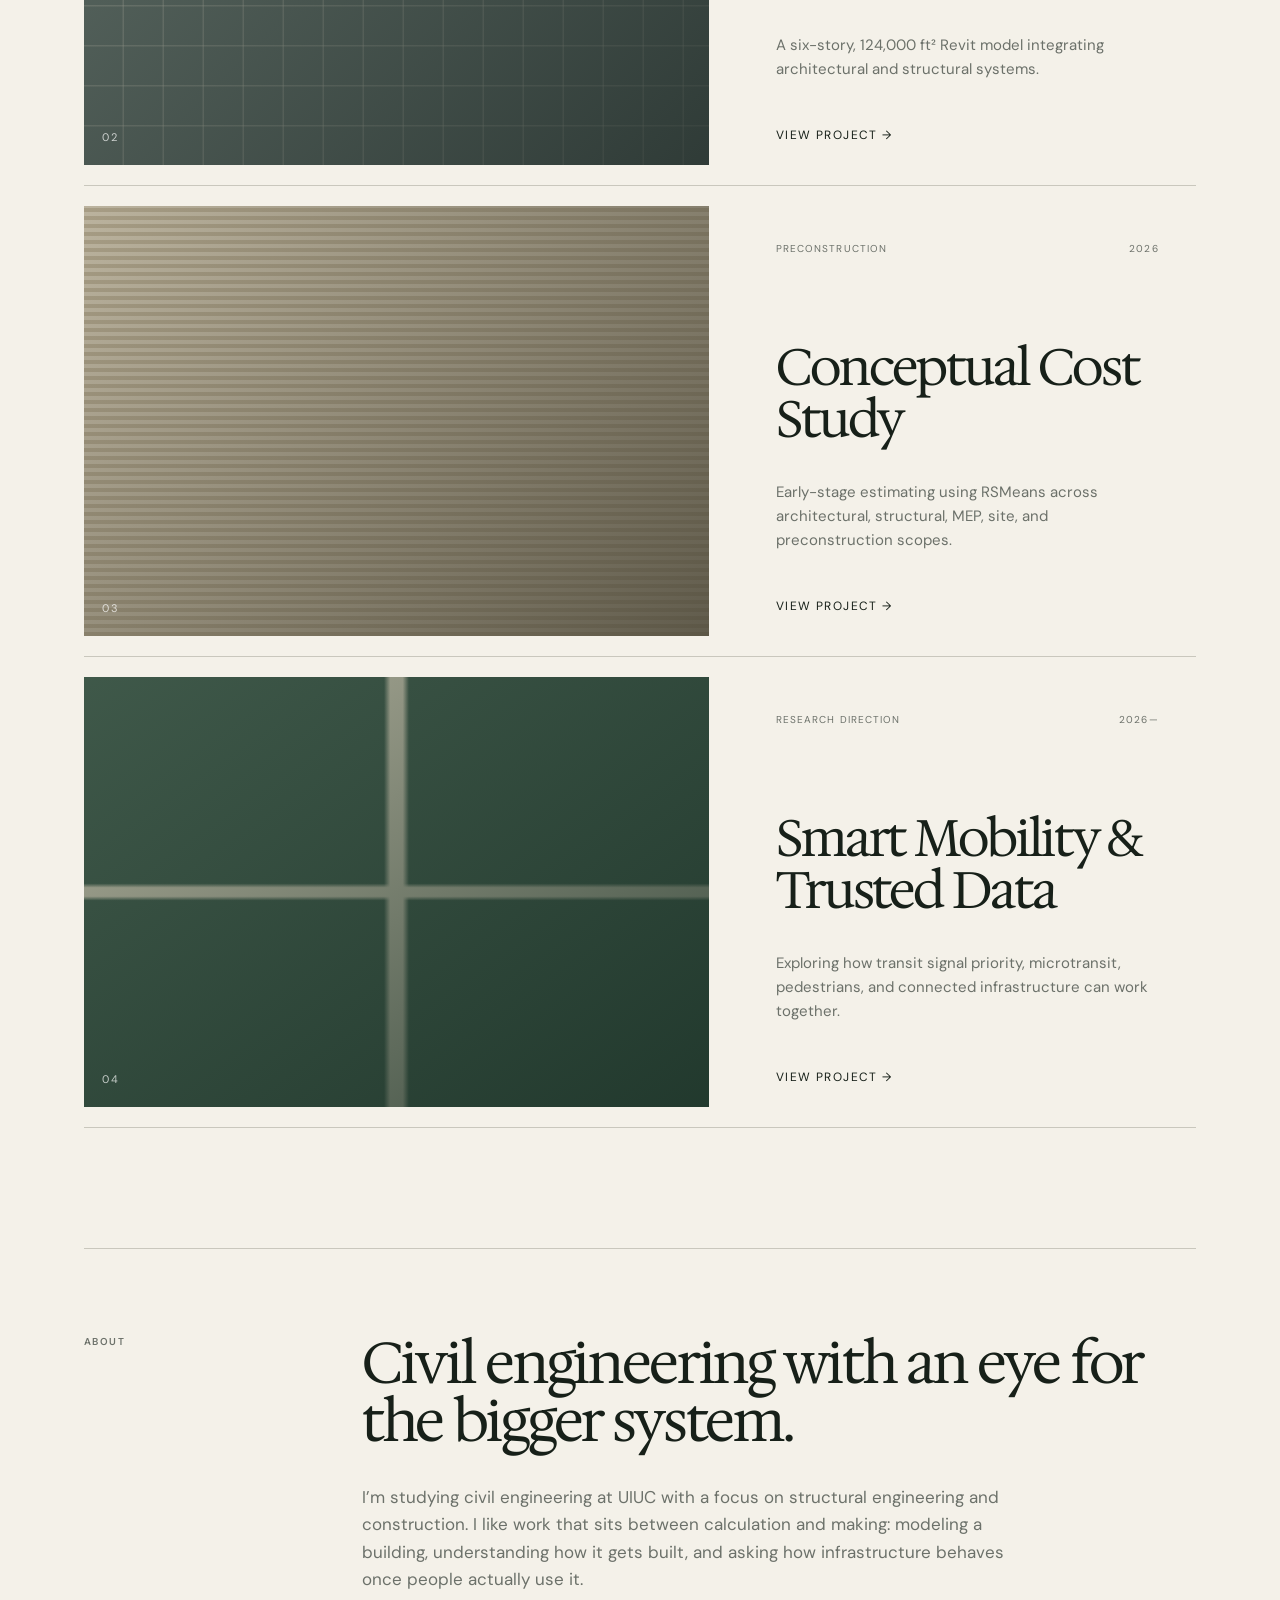
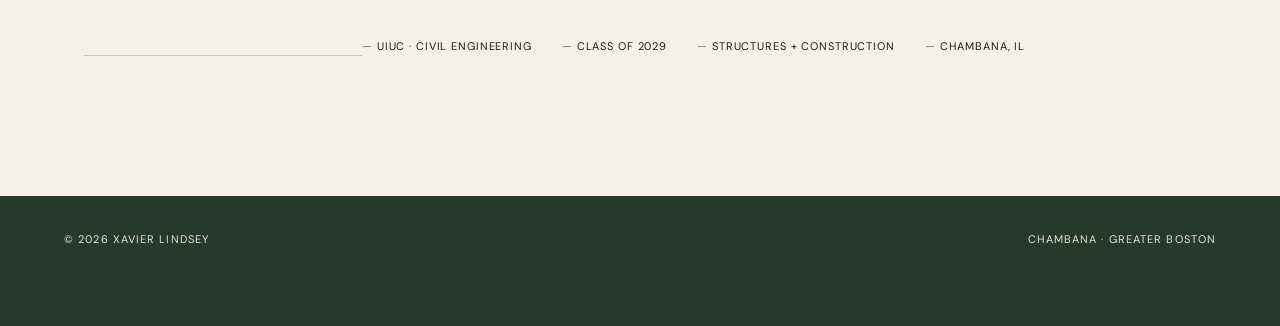
==== commit e3321697: "new" ====
--- a/index.html
+++ b/index.html
@@ -1,119 +1,94 @@
 <!doctype html>
 <html lang="en">
 <head>
-	<meta charset="UTF-8">
-	<meta name="viewport" content="width=device-width, initial-scale=1.0">
-	<meta name="description" content="Xavier Lindsey is a civil engineering student at UIUC specializing in BIM modeling, cost estimation, and sustainable infrastructure design.">
-	<meta name="theme-color" content="#f5f2ea">
-	<title>home | portfolio</title>
-	<link rel="icon" type="image/x-icon" href="/images/favicon.ico">
-	<link rel="preconnect" href="https://fonts.googleapis.com">
-	<link rel="preconnect" href="https://fonts.gstatic.com" crossorigin>
-	<link href="https://fonts.googleapis.com/css2?family=DM+Sans:wght@400;500;700&family=DM+Serif+Display:ital@0;1&display=swap" rel="stylesheet">
-	<link rel="stylesheet" href="style.css">
+  <meta charset="utf-8">
+  <meta name="viewport" content="width=device-width, initial-scale=1">
+  <title>Xavier Lindsey — Civil Engineering</title>
+  <meta name="description" content="Xavier Lindsey — civil engineering student, designer, and builder.">
+  <link rel="preconnect" href="https://fonts.googleapis.com">
+  <link rel="preconnect" href="https://fonts.gstatic.com" crossorigin>
+  <link href="https://fonts.googleapis.com/css2?family=DM+Sans:wght@400;500;600&family=Hedvig+Letters+Serif:opsz@12..72&display=swap" rel="stylesheet">
+  <link rel="stylesheet" href="style.css">
 </head>
 <body>
-	<header class="site-header">
-		<a class="brand" href="#top" aria-label="Xavier Lindsey home">
-			<span class="brand-mark" aria-hidden="true">XL</span>
-			<span>Xavier Lindsey</span>
-		</a>
-		<nav class="site-nav" aria-label="Main navigation">
-			<a href="#projects">Projects</a>
-			<a href="#approach">Approach</a>
-			<a href="#about">About</a>
-			<a class="nav-cta" href="#contact">Get in touch <span aria-hidden="true">↗</span></a>
-		</nav>
-	</header>
+  <header class="site-header">
+    <a class="wordmark" href="index.html">xavier lindsey</a>
+    <nav>
+      <a href="#work">work</a>
+      <a href="#about">about</a>
+      <a href="mailto:xaviernlindsey@gmail.com">contact</a>
+    </nav>
+  </header>
 
-	<main id="top">
-		<section class="hero" aria-labelledby="hero-title">
-			<div class="hero-copy">
-				<p class="eyebrow"><span></span> Civil engineering / UIUC / 2029</p>
-				<h1 id="hero-title">Engineering infrastructure<br><em>with precision and purpose.</em></h1>
-				<p class="hero-intro">I'm Xavier Lindsey, a civil engineering student at UIUC with experience in cost estimation, BIM modeling, systems design, and leadership. I combine technical analysis with hands-on problem-solving to develop practical, sustainable solutions.</p>
-				<div class="hero-actions">
-					<a class="button button-dark" href="#projects">View my work <span aria-hidden="true">↗</span></a>
-					<a class="text-link" href="#about">About me <span aria-hidden="true">→</span></a>
-				</div>
-				<div class="hero-meta" aria-label="Focus areas">
-					<div><strong>01</strong><span>Building Information<br>Modeling & Design</span></div>
-					<div><strong>02</strong><span>Cost Analysis &<br>Project Management</span></div>
-				</div>
-			</div>
-			<div class="hero-visual">
-				<img src="https://images.unsplash.com/photo-1541888946425-d81bb19240f5?auto=format&fit=crop&w=1200&q=85" alt="Construction site with a tower crane and concrete structure">
-				<div class="image-note"><span>01 / 04</span><span>Built environment<br>in progress</span></div>
-				<div class="image-stamp">Make<br>it useful.<br>Make it last.</div>
-			</div>
-		</section>
+  <main>
+    <section class="intro">
+      <p class="eyebrow">civil engineering · design · infrastructure</p>
+      <h1>Building things<br><em>worth keeping.</em></h1>
+      <p class="lede">I’m Xavier Lindsey, a civil engineering student at the University of Illinois Urbana-Champaign interested in structures, construction, and the systems that make cities work.</p>
+    </section>
 
-		<section class="intro-section" id="about" aria-labelledby="about-title">
-			<p class="section-index">00 / Profile</p>
-			<div>
-				<p class="eyebrow"><span></span> Engineering through design and analysis</p>
-				<h2 id="about-title">From concept to construction, solving complex problems through research and iteration.</h2>
-			</div>
-			<p class="intro-copy">My approach combines technical rigor with practical insight. I evaluate feasibility through cost analysis and modeling, design systems using BIM and CAD tools, and lead teams to deliver results. Current focus: sustainable infrastructure, construction management, and systems that work across technical, economic, and environmental constraints.</p>
-		</section>
+    <section id="work" class="work">
+      <div class="section-label">Selected work <span>04</span></div>
 
-		<section class="project-section" id="projects" aria-labelledby="projects-title">
-			<div class="section-heading">
-				<div>
-					<p class="eyebrow"><span></span> Selected work</p>
-					<h2 id="projects-title">Projects in progress<br><em>and under examination.</em></h2>
-				</div>
-				<p class="section-note">An evolving archive of engineering, design, and experimentation.</p>
-			</div>
-			<div class="project-list">
-				<article class="project-entry">
-					<div class="project-number">01</div>
-					<div class="project-details"><p class="project-meta">Cost Estimation / Design Team</p><h3>Illinois Solar Decathlon 2026</h3><p>Led preliminary construction cost estimating for a ~$300k net-zero residence. Developed comprehensive estimate covering structural, architectural, MEP, site, and preconstruction scopes using RSMeans data. Coordinated design graphics and spatial organization diagrams to communicate project vision.</p><a class="text-link" href="mailto:xavier@xavierlindsey.com">Get details <span aria-hidden="true">↗</span></a></div>
-					<div class="project-media project-media-structure" role="img" aria-label="Sustainable residence design project"><span>SOLAR<br>DECATHLON / 01</span></div>
-				</article>
-				<article class="project-entry">
-					<div class="project-number">02</div>
-					<div class="project-details"><p class="project-meta">BIM Modeling / Systems Design</p><h3>Campus Instructional Facility (CIF) Reconstruction</h3><p>Reconstructed UIUC's 124,000 sq ft, five-story CIF in Revit at 1:1 scale with a 4-person team. Created 25+ custom Revit families, coordinated all building systems, and conducted carbon analysis. Produced 15+ drawing sheets, schedules, and renderings for comprehensive design documentation.</p><a class="text-link" href="mailto:xavier@xavierlindsey.com">Get details <span aria-hidden="true">↗</span></a></div>
-					<div class="project-media project-media-transit" role="img" aria-label="BIM model and architectural documentation"><span>BUILDING<br>MODEL / 02</span></div>
-				</article>
-				<article class="project-entry">
-					<div class="project-number">03</div>
-					<div class="project-details"><p class="project-meta">Feasibility Analysis / Cost-Benefit Study</p><h3>Kinetic Sidewalk Feasibility Study</h3><p>Evaluated ~3,800 sq ft of kinetic pavement for pedestrian intersection. Developed parametric and bottom-up cost estimates (~$1.33M), modeled pedestrian traffic (4,328 daily), and assessed energy generation potential. Conducted cost-benefit analysis to determine project feasibility.</p><a class="text-link" href="mailto:xavier@xavierlindsey.com">Get details <span aria-hidden="true">↗</span></a></div>
-					<div class="project-media project-media-prototype" role="img" aria-label="Kinetic sidewalk analysis and modeling"><span>FEASIBILITY<br>STUDY / 03</span></div>
-				</article>
-			</div>
-		</section>
+      <a class="project featured" href="projects/solar-decathlon.html">
+        <div class="project-image image-solar"><span>01</span></div>
+        <div class="project-meta">
+          <div><span>Solar Decathlon</span><span>2026</span></div>
+          <h2>Big Island Basin</h2>
+          <p>A sustainable 1,800 ft² residential concept shaped by Hawaiian climate, materials, and place.</p>
+          <span class="arrow">View project →</span>
+        </div>
+      </a>
 
-		<section class="interest-section" id="approach" aria-labelledby="interest-title">
-			<div>
-				<p class="eyebrow"><span></span> Core competencies</p>
-				<h2 id="interest-title">Expertise across design,<br>analysis, and delivery.</h2>
-			</div>
-			<div class="interest-list" role="list">
-				<div role="listitem"><span>01</span><strong>BIM & CAD Design</strong><small>Revit / Civil 3D / SketchUp</small></div>
-				<div role="listitem"><span>02</span><strong>Cost Analysis</strong><small>RSMeans / Estimating / Project Controls</small></div>
-				<div role="listitem"><span>03</span><strong>Systems Thinking</strong><small>Structural / Transportation / Sustainability</small></div>
-				<div role="listitem"><span>04</span><strong>Leadership & Collaboration</strong><small>Team Management / Communication / Execution</small></div>
-			</div>
-		</section>
+      <a class="project" href="projects/revit.html">
+        <div class="project-image image-revit"><span>02</span></div>
+        <div class="project-meta">
+          <div><span>SE 101 · BIM</span><span>2026</span></div>
+          <h2>Building Information Model</h2>
+          <p>A six-story, 124,000 ft² Revit model integrating architectural and structural systems.</p>
+          <span class="arrow">View project →</span>
+        </div>
+      </a>
 
-		<section class="capability-section" aria-labelledby="capability-title">
-			<div>
-				<p class="eyebrow"><span></span> Technical toolkit</p>
-				<h2 id="capability-title">Tools and methods<br>for every phase.</h2>
-			</div>
-			<div class="capability-grid">
-				<div><span>01</span><strong>Design & Model</strong><p>Revit, Civil 3D, SketchUp, MATLAB for architectural and structural systems.</p></div>
-				<div><span>02</span><strong>Analyze & Estimate</strong><p>Cost estimation, feasibility analysis, systems modeling, and technical evaluation.</p></div>
-				<div><span>03</span><strong>Code & Collaborate</strong><p>Python, R, Bash, HTML/CSS for analysis and communication; experienced in team leadership and project delivery.</p></div>
-			</div>
-		</section>
-	</main>
+      <a class="project" href="projects/preconstruction.html">
+        <div class="project-image image-cost"><span>03</span></div>
+        <div class="project-meta">
+          <div><span>Preconstruction</span><span>2026</span></div>
+          <h2>Conceptual Cost Study</h2>
+          <p>Early-stage estimating using RSMeans across architectural, structural, MEP, site, and preconstruction scopes.</p>
+          <span class="arrow">View project →</span>
+        </div>
+      </a>
 
-	<footer id="contact">
-		<div class="footer-intro"><span class="brand-mark" aria-hidden="true">XL</span><p>Let’s build something<br><em>worth understanding.</em></p></div>
-		<div class="footer-links"><a href="mailto:xavier@xavierlindsey.com">xavier@xavierlindsey.com <span aria-hidden="true">↗</span></a><a href="#projects">View project archive <span aria-hidden="true">↗</span></a></div>
-		<div class="footer-bottom"><span>© 2026 Xavier Lindsey</span><span>Champaign–Urbana, Illinois</span><span>Designed with intention</span></div>
-	</footer>
+      <a class="project" href="projects/smart-mobility.html">
+        <div class="project-image image-mobility"><span>04</span></div>
+        <div class="project-meta">
+          <div><span>Research direction</span><span>2026—</span></div>
+          <h2>Smart Mobility & Trusted Data</h2>
+          <p>Exploring how transit signal priority, microtransit, pedestrians, and connected infrastructure can work together.</p>
+          <span class="arrow">View project →</span>
+        </div>
+      </a>
+    </section>
+
+    <section id="about" class="about">
+      <div class="section-label">About</div>
+      <div>
+        <p class="about-big">Civil engineering with an eye for the bigger system.</p>
+        <p>I’m studying civil engineering at UIUC with a focus on structural engineering and construction. I like work that sits between calculation and making: modeling a building, understanding how it gets built, and asking how infrastructure behaves once people actually use it.</p>
+        <div class="facts">
+          <span>UIUC · Civil Engineering</span>
+          <span>Class of 2029</span>
+          <span>Structures + Construction</span>
+          <span>Chambana, IL</span>
+        </div>
+      </div>
+    </section>
+  </main>
+
+  <footer>
+    <span>© 2026 Xavier Lindsey</span>
+    <span>Chambana · Greater Boston</span>
+  </footer>
 </body>
-</html>
+</html>
--- a/style.css
+++ b/style.css
@@ -1,158 +1,176 @@
-:root { --ink: #252724; --muted: #6f716b; --paper: #f5f2ea; --cream: #e9e6dd; --accent: #607b83; --sage: #aab4a3; --ochre: #c5a761; --line: #c9c7be; }
+:root {
+  --paper: #f4f1e9;
+  --ink: #172019;
+  --muted: #6c716a;
+  --line: #c9c7bd;
+  --forest: #26392d;
+  --cream: #e8e2d3;
+  --serif: "Hedvig Letters Serif", Georgia, serif;
+  --sans: "DM Sans", Arial, sans-serif;
+}
 
 * { box-sizing: border-box; }
-
 html { scroll-behavior: smooth; }
-
-body { margin: 0; color: var(--ink); background: var(--paper); font-family: "DM Sans", sans-serif; font-size: 15px; line-height: 1.5; }
-
+body {
+  margin: 0;
+  background: var(--paper);
+  color: var(--ink);
+  font-family: var(--sans);
+  font-size: 15px;
+  line-height: 1.6;
+}
 a { color: inherit; text-decoration: none; }
 
 .site-header {
-	align-items: center;
-	display: flex;
-	justify-content: space-between;
-	margin: 0 auto;
-	max-width: 1440px;
-	padding: 30px 6vw;
+  height: 82px;
+  padding: 0 5vw;
+  display: flex;
+  align-items: center;
+  justify-content: space-between;
+  border-bottom: 1px solid var(--line);
+}
+.wordmark {
+  font-family: var(--serif);
+  font-size: 25px;
+  letter-spacing: -.03em;
+}
+nav { display: flex; gap: 28px; text-transform: uppercase; font-size: 11px; letter-spacing: .12em; }
+nav a { opacity: .7; }
+nav a:hover { opacity: 1; }
+
+main { max-width: 1240px; margin: 0 auto; padding: 0 5vw; }
+.intro { min-height: 73vh; display: flex; flex-direction: column; justify-content: center; max-width: 900px; padding: 80px 0; }
+.eyebrow, .section-label {
+  text-transform: uppercase;
+  letter-spacing: .14em;
+  font-size: 10px;
+  font-weight: 600;
+}
+.eyebrow { color: var(--muted); margin-bottom: 25px; }
+h1 {
+  font-family: var(--serif);
+  font-size: clamp(60px, 9vw, 126px);
+  line-height: .9;
+  font-weight: 400;
+  letter-spacing: -.055em;
+  margin: 0;
+}
+h1 em { font-style: italic; }
+.lede { max-width: 580px; font-size: 18px; line-height: 1.55; margin-top: 42px; color: #4f554e; }
+
+.work { padding: 70px 0 120px; }
+.section-label {
+  display: flex;
+  justify-content: space-between;
+  padding-bottom: 18px;
+  border-bottom: 1px solid var(--line);
+  color: var(--muted);
+}
+.project {
+  display: grid;
+  grid-template-columns: 58% 42%;
+  border-bottom: 1px solid var(--line);
+  min-height: 430px;
+  transition: padding .35s ease;
+}
+.project:hover { padding: 0 12px; }
+.project-image {
+  min-height: 430px;
+  margin: 20px 20px 20px 0;
+  position: relative;
+  overflow: hidden;
+  display: flex;
+  align-items: flex-end;
+  padding: 18px;
+}
+.project-image span {
+  color: rgba(255,255,255,.72);
+  font-size: 11px;
+  letter-spacing: .15em;
+}
+.image-solar {
+  background:
+    linear-gradient(135deg, rgba(35,53,42,.2), rgba(35,53,42,.75)),
+    repeating-linear-gradient(90deg, #927d5b 0 5px, #b29a72 5px 10px);
+}
+.image-revit {
+  background:
+    linear-gradient(135deg, rgba(31,42,39,.25), rgba(31,42,39,.8)),
+    repeating-linear-gradient(0deg, transparent 0 38px, rgba(235,229,211,.3) 39px 40px),
+    repeating-linear-gradient(90deg, transparent 0 38px, rgba(235,229,211,.3) 39px 40px),
+    #718078;
+}
+.image-cost {
+  background:
+    linear-gradient(135deg, rgba(69,65,51,.15), rgba(69,65,51,.8)),
+    repeating-linear-gradient(0deg, #b8ad93 0 4px, #d0c7b1 4px 8px);
+}
+.image-mobility {
+  background:
+    linear-gradient(145deg, rgba(27,50,39,.2), rgba(27,50,39,.85)),
+    linear-gradient(90deg, transparent 48%, #d9d1bb 49% 51%, transparent 52%),
+    linear-gradient(0deg, transparent 48%, #d9d1bb 49% 51%, transparent 52%),
+    #486252;
+}
+.project-meta { padding: 55px 8% 40px 10%; display: flex; flex-direction: column; }
+.project-meta > div:first-child { display: flex; justify-content: space-between; text-transform: uppercase; font-size: 10px; letter-spacing: .11em; color: var(--muted); }
+.project h2 {
+  font-family: var(--serif);
+  font-size: clamp(34px, 4vw, 58px);
+  line-height: 1;
+  font-weight: 400;
+  letter-spacing: -.04em;
+  margin: auto 0 20px;
+}
+.project p { color: var(--muted); max-width: 380px; }
+.arrow { margin-top: 30px; font-size: 12px; text-transform: uppercase; letter-spacing: .12em; }
+
+.about {
+  display: grid;
+  grid-template-columns: 25% 75%;
+  border-top: 1px solid var(--line);
+  padding: 85px 0 140px;
+}
+.about-big {
+  font-family: var(--serif);
+  font-size: clamp(34px, 4.5vw, 62px);
+  line-height: 1;
+  letter-spacing: -.04em;
+  max-width: 800px;
+  margin: 0 0 35px;
+}
+.project-image img {
+  width: 100%;
+  height: 100%;
+  object-fit: cover;
+  display: block;
+}
+.about > div:last-child > p:not(.about-big) { max-width: 650px; color: var(--muted); font-size: 17px; }
+.facts { display: flex; flex-wrap: wrap; gap: 10px 30px; margin-top: 45px; font-size: 11px; text-transform: uppercase; letter-spacing: .08em; }
+.facts span::before { content: "— "; color: var(--muted); }
+
+footer {
+  background: var(--forest);
+  color: #e9e4d8;
+  min-height: 130px;
+  padding: 35px 5vw;
+  display: flex;
+  justify-content: space-between;
+  font-size: 11px;
+  text-transform: uppercase;
+  letter-spacing: .1em;
 }
 
-.brand { align-items: center; display: flex; font-size: 15px; font-weight: 700; gap: 10px; letter-spacing: -0.02em; }
-.brand-mark { color: var(--accent); font-size: 14px; letter-spacing: .04em; line-height: 1; }
-.site-nav { align-items: center; display: flex; gap: 34px; }
-.site-nav a { color: var(--muted); font-size: 13px; font-weight: 500; transition: color .2s ease; }
-.site-nav a:hover, .text-link:hover { color: var(--accent); }
-.site-nav .nav-cta { border-bottom: 1px solid var(--ink); color: var(--ink); padding-bottom: 5px; }
-.nav-cta span { margin-left: 8px; }
-
-.hero {
-	align-items: center;
-	display: grid;
-	gap: clamp(38px, 7vw, 120px);
-	grid-template-columns: minmax(300px, .85fr) minmax(390px, 1fr);
-	margin: 0 auto;
-	max-width: 1440px;
-	min-height: 650px;
-	padding: 46px 6vw 90px;
+@media (max-width: 720px) {
+  .site-header { height: 68px; }
+  nav { gap: 15px; font-size: 9px; }
+  .intro { min-height: 70vh; padding: 70px 0; }
+  h1 { font-size: clamp(54px, 16vw, 90px); }
+  .lede { font-size: 16px; }
+  .project { grid-template-columns: 1fr; min-height: 0; }
+  .project-image { min-height: 280px; margin-right: 0; }
+  .project-meta { padding: 35px 0 45px; }
+  .project h2 { margin-top: 65px; }
+  .about { grid-template-columns: 1fr; gap: 35px; }
+  footer { flex-direction: column; gap: 10px; }
 }
-
-.hero-copy { animation: rise .8s ease both; max-width: 570px; }
-.eyebrow { align-items: center; color: var(--accent); display: flex; font-size: 11px; font-weight: 700; gap: 9px; letter-spacing: .14em; margin: 0 0 24px; text-transform: uppercase; }
-.eyebrow span { background: var(--accent); display: inline-block; height: 6px; width: 6px; }
-h1, h2, h3 { font-family: "DM Serif Display", Georgia, serif; font-weight: 400; margin: 0; }
-h1 { font-size: clamp(55px, 6.2vw, 92px); letter-spacing: -.055em; line-height: .94; }
-h1 em, h2 em { color: var(--accent); font-style: italic; }
-.hero-intro { color: var(--muted); font-size: 17px; line-height: 1.65; margin: 32px 0; max-width: 350px; }
-.hero-actions { align-items: center; display: flex; gap: 28px; }
-.button { align-items: center; display: inline-flex; font-size: 13px; font-weight: 700; gap: 24px; padding: 16px 20px; transition: transform .2s ease, background .2s ease; }
-.button:hover { transform: translateY(-2px); }
-.button-dark { background: var(--ink); color: var(--paper); }
-.button-dark:hover { background: var(--accent); }
-.button span { font-size: 17px; }
-.text-link { border-bottom: 1px solid var(--line); color: var(--ink); font-size: 13px; padding-bottom: 5px; transition: color .2s ease; }
-.text-link span { font-size: 17px; margin-left: 11px; }
-.hero-meta { border-top: 1px solid var(--line); display: flex; gap: 54px; margin-top: 78px; padding-top: 18px; }
-.hero-meta div { align-items: flex-start; display: flex; gap: 13px; }
-.hero-meta strong { font-family: Fraunces, Georgia, serif; font-size: 28px; font-weight: 500; line-height: 1; }
-.hero-meta span { color: var(--muted); font-size: 11px; line-height: 1.35; }
-
-.hero-visual { animation: rise .8s .15s ease both; aspect-ratio: .9 / 1; max-height: 650px; overflow: hidden; position: relative; }
-.hero-visual::after { background: linear-gradient(180deg, transparent 60%, rgba(21, 29, 18, .58)); content: ""; inset: 0; position: absolute; }
-.hero-visual img { height: 100%; object-fit: cover; width: 100%; }
-.image-note { bottom: 28px; color: #fff; display: flex; font-size: 11px; justify-content: space-between; left: 28px; letter-spacing: .06em; position: absolute; right: 28px; text-transform: uppercase; z-index: 1; }
-.image-note span:last-child { text-align: right; }
-.image-stamp { border: 1px solid rgba(255,255,255,.65); color: #fff; font-family: "DM Serif Display", Georgia, serif; font-size: 16px; font-style: italic; line-height: 1.05; padding: 15px 17px; position: absolute; right: 28px; text-align: center; top: 28px; transform: rotate(8deg); z-index: 1; }
-
-h2 { font-size: clamp(32px, 3.4vw, 51px); letter-spacing: -.04em; line-height: 1.02; }
-.section-index, .project-number, .project-meta, .interest-list span, .capability-grid span { color: var(--accent); font-size: 11px; font-weight: 700; letter-spacing: .12em; text-transform: uppercase; }
-.intro-section, .project-section, .interest-section, .capability-section { border-top: 1px solid var(--line); margin: 0 auto; max-width: 1440px; padding: 92px 6vw; }
-.intro-section { display: grid; gap: 8vw; grid-template-columns: .7fr 1.7fr .95fr; }
-.intro-section .section-index { margin: 3px 0 0; }
-.intro-section .eyebrow { margin-bottom: 18px; }
-.intro-copy { color: var(--muted); font-size: 16px; line-height: 1.7; margin: 33px 0 0; }
-.section-heading { align-items: end; display: flex; justify-content: space-between; }
-.section-heading .eyebrow { margin-bottom: 18px; }
-.section-note { color: var(--muted); font-size: 13px; margin: 0 0 5px; max-width: 210px; }
-.project-list { margin-top: 74px; }
-.project-entry { border-top: 1px solid var(--line); display: grid; gap: 30px; grid-template-columns: .25fr 1fr 1fr; padding: 31px 0 38px; }
-.project-entry:last-child { border-bottom: 1px solid var(--line); }
-.project-number { font-family: "DM Serif Display", Georgia, serif; font-size: 31px; font-weight: 400; letter-spacing: -.04em; }
-.project-details { max-width: 350px; }
-.project-meta { margin: 2px 0 15px; }
-.project-details h3 { font-size: clamp(25px, 2.4vw, 36px); line-height: 1; }
-.project-details > p:not(.project-meta) { color: var(--muted); line-height: 1.65; margin: 19px 0 25px; }
-.project-media { align-items: end; aspect-ratio: 1.6 / 1; background-color: var(--cream); background-position: center; background-size: cover; display: flex; justify-content: space-between; min-height: 220px; overflow: hidden; padding: 17px; position: relative; transition: transform .45s ease; }
-.project-media:hover { transform: translateY(-4px); }
-.project-media::before, .project-media::after { content: ""; position: absolute; }
-.project-media::before { border: 1px solid rgba(37,39,36,.28); inset: 13%; }
-.project-media::after { background: var(--accent); height: 1px; left: 0; right: 0; top: 50%; transform: rotate(-18deg); }
-.project-media span { color: var(--ink); font-size: 10px; font-weight: 700; letter-spacing: .12em; line-height: 1.4; position: relative; z-index: 1; }
-.project-media-structure { background: linear-gradient(135deg, #d3d9ce 0 38%, #b9c6c2 38% 39%, #e6e1d6 39% 62%, #c5a761 62% 63%, #dce0d7 63%); }
-.project-media-transit { background: linear-gradient(145deg, #879b9f, #d6d9d0 42%, #aab4a3 43% 47%, #e9e6dd 48% 100%); }
-.project-media-prototype { background: linear-gradient(35deg, #c5a761, #e0d8c6 38%, #8c9da0 39% 43%, #d7ddd3 44%); }
-.interest-section { display: grid; gap: 10vw; grid-template-columns: .8fr 1.2fr; }
-.interest-section .eyebrow { margin-bottom: 18px; }
-.interest-list { border-top: 1px solid var(--line); }
-.interest-list div { align-items: baseline; border-bottom: 1px solid var(--line); display: grid; gap: 18px; grid-template-columns: 35px 1fr auto; padding: 17px 0; }
-.interest-list strong { font-family: "DM Serif Display", Georgia, serif; font-size: 24px; font-weight: 400; }
-.interest-list small { color: var(--muted); font-size: 11px; }
-.capability-section { display: grid; gap: 8vw; grid-template-columns: .8fr 1.2fr; }
-.capability-section .eyebrow { margin-bottom: 18px; }
-.capability-grid { border-top: 1px solid var(--line); display: grid; grid-template-columns: repeat(3, 1fr); }
-.capability-grid div { border-right: 1px solid var(--line); padding: 18px 20px 0 0; }
-.capability-grid div + div { padding-left: 20px; }
-.capability-grid div:last-child { border-right: 0; }
-.capability-grid strong { display: block; font-family: "DM Serif Display", Georgia, serif; font-size: 26px; font-weight: 400; margin: 27px 0 12px; }
-.capability-grid p { color: var(--muted); font-size: 13px; line-height: 1.55; margin: 0; }
-
-footer { background: var(--ink); color: var(--paper); padding: 74px 6vw 25px; }
-.footer-intro { align-items: start; display: flex; gap: 20px; }
-.footer-intro .brand-mark { color: var(--ochre); margin-top: 11px; }
-.footer-intro p { font-family: "DM Serif Display", Georgia, serif; font-size: clamp(38px, 5vw, 72px); line-height: .94; margin: 0; }
-.footer-intro em { color: var(--sage); font-style: italic; }
-.footer-links { display: flex; gap: 35px; margin: 72px 0 58px; }
-.footer-links a { border-bottom: 1px solid rgba(245,242,234,.35); font-size: 13px; padding-bottom: 7px; }
-.footer-links a:hover { border-color: var(--ochre); color: var(--ochre); }
-.footer-links span { color: var(--ochre); margin-left: 10px; }
-.footer-bottom { border-top: 1px solid rgba(245,242,234,.25); color: rgba(245,242,234,.65); display: flex; font-size: 11px; justify-content: space-between; padding-top: 18px; }
-
-@keyframes rise { from { opacity: 0; transform: translateY(18px); } to { opacity: 1; transform: translateY(0); } }
-
-@media (max-width: 800px) {
-	.site-header { padding: 24px 7vw; }
-	.site-nav { gap: 18px; }
-	.site-nav a:not(.nav-cta) { display: none; }
-	.hero { display: flex; flex-direction: column; min-height: auto; padding: 50px 7vw 68px; }
-	.hero-copy { width: 100%; }
-	.hero-visual { aspect-ratio: 1 / 1.08; max-height: none; width: 100%; }
-	.intro-section, .project-section, .interest-section, .capability-section { padding: 68px 7vw; }
-	.intro-section, .interest-section, .capability-section { display: block; }
-	.intro-section .section-index { margin-bottom: 42px; }
-	.intro-copy { margin-top: 27px; max-width: 500px; }
-	.section-heading { align-items: start; display: block; }
-	.section-note { margin-top: 25px; }
-	.project-list { margin-top: 48px; }
-	.project-entry { gap: 20px; grid-template-columns: 38px 1fr; }
-	.project-media { grid-column: 2; min-height: 200px; }
-	.interest-list { margin-top: 45px; }
-	.interest-list div { gap: 10px; grid-template-columns: 28px 1fr; }
-	.interest-list small { grid-column: 2; }
-	.capability-grid { margin-top: 45px; }
-	.footer-links { flex-direction: column; gap: 18px; margin: 56px 0 45px; width: max-content; }
-	.footer-bottom { flex-wrap: wrap; gap: 12px 24px; }
-}
-
-@media (max-width: 420px) {
-	h1 { font-size: 51px; }
-	.hero-actions { align-items: flex-start; flex-direction: column; gap: 18px; }
-	.hero-meta { gap: 25px; justify-content: space-between; }
-	.project-entry { grid-template-columns: 1fr; }
-	.project-media { grid-column: 1; }
-	.capability-grid { display: block; }
-	.capability-grid div, .capability-grid div + div { border-bottom: 1px solid var(--line); border-right: 0; padding: 18px 0; }
-	.capability-grid div:last-child { border-bottom: 0; }
-	.footer-intro { gap: 13px; }
-	.footer-intro .brand-mark { margin-top: 7px; }
-}
-
-@media (prefers-reduced-motion: reduce) { html { scroll-behavior: auto; } *, *::before, *::after { animation-duration: .01ms !important; animation-iteration-count: 1 !important; scroll-behavior: auto !important; transition-duration: .01ms !important; } }
